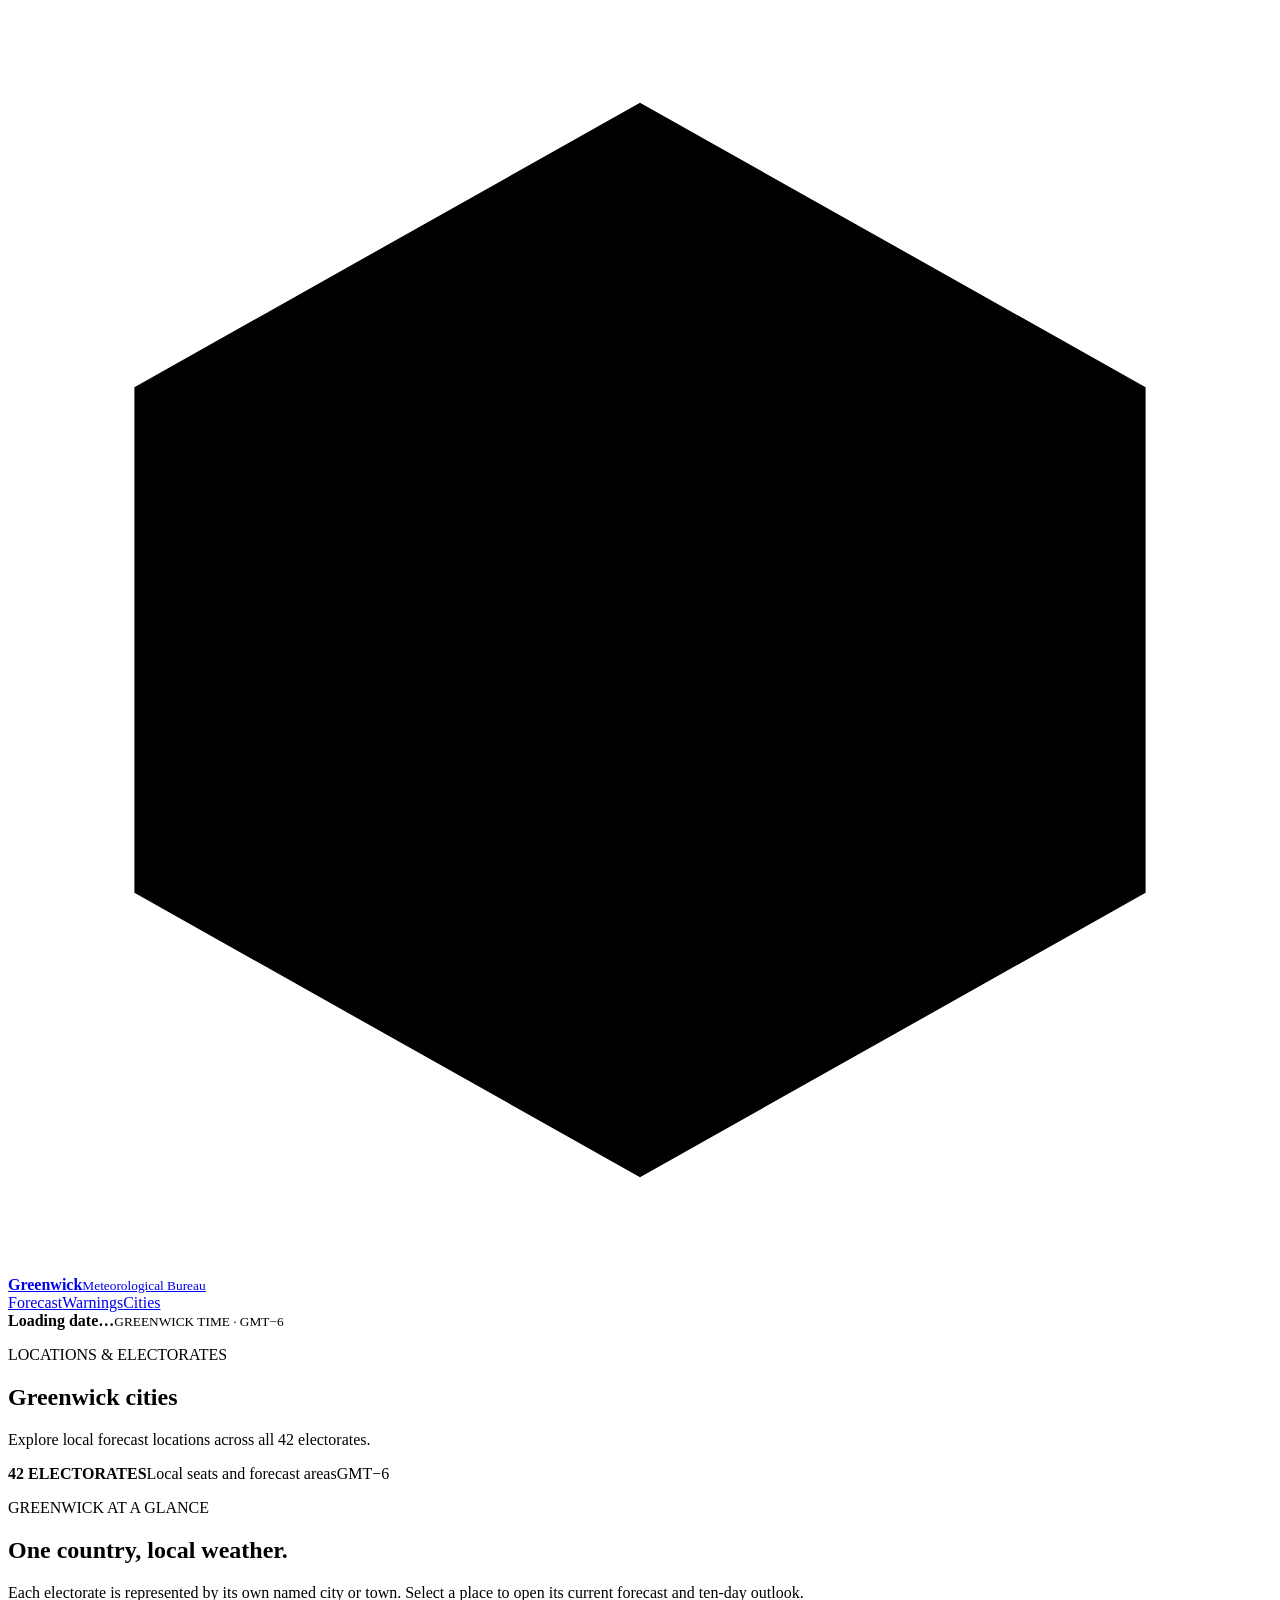
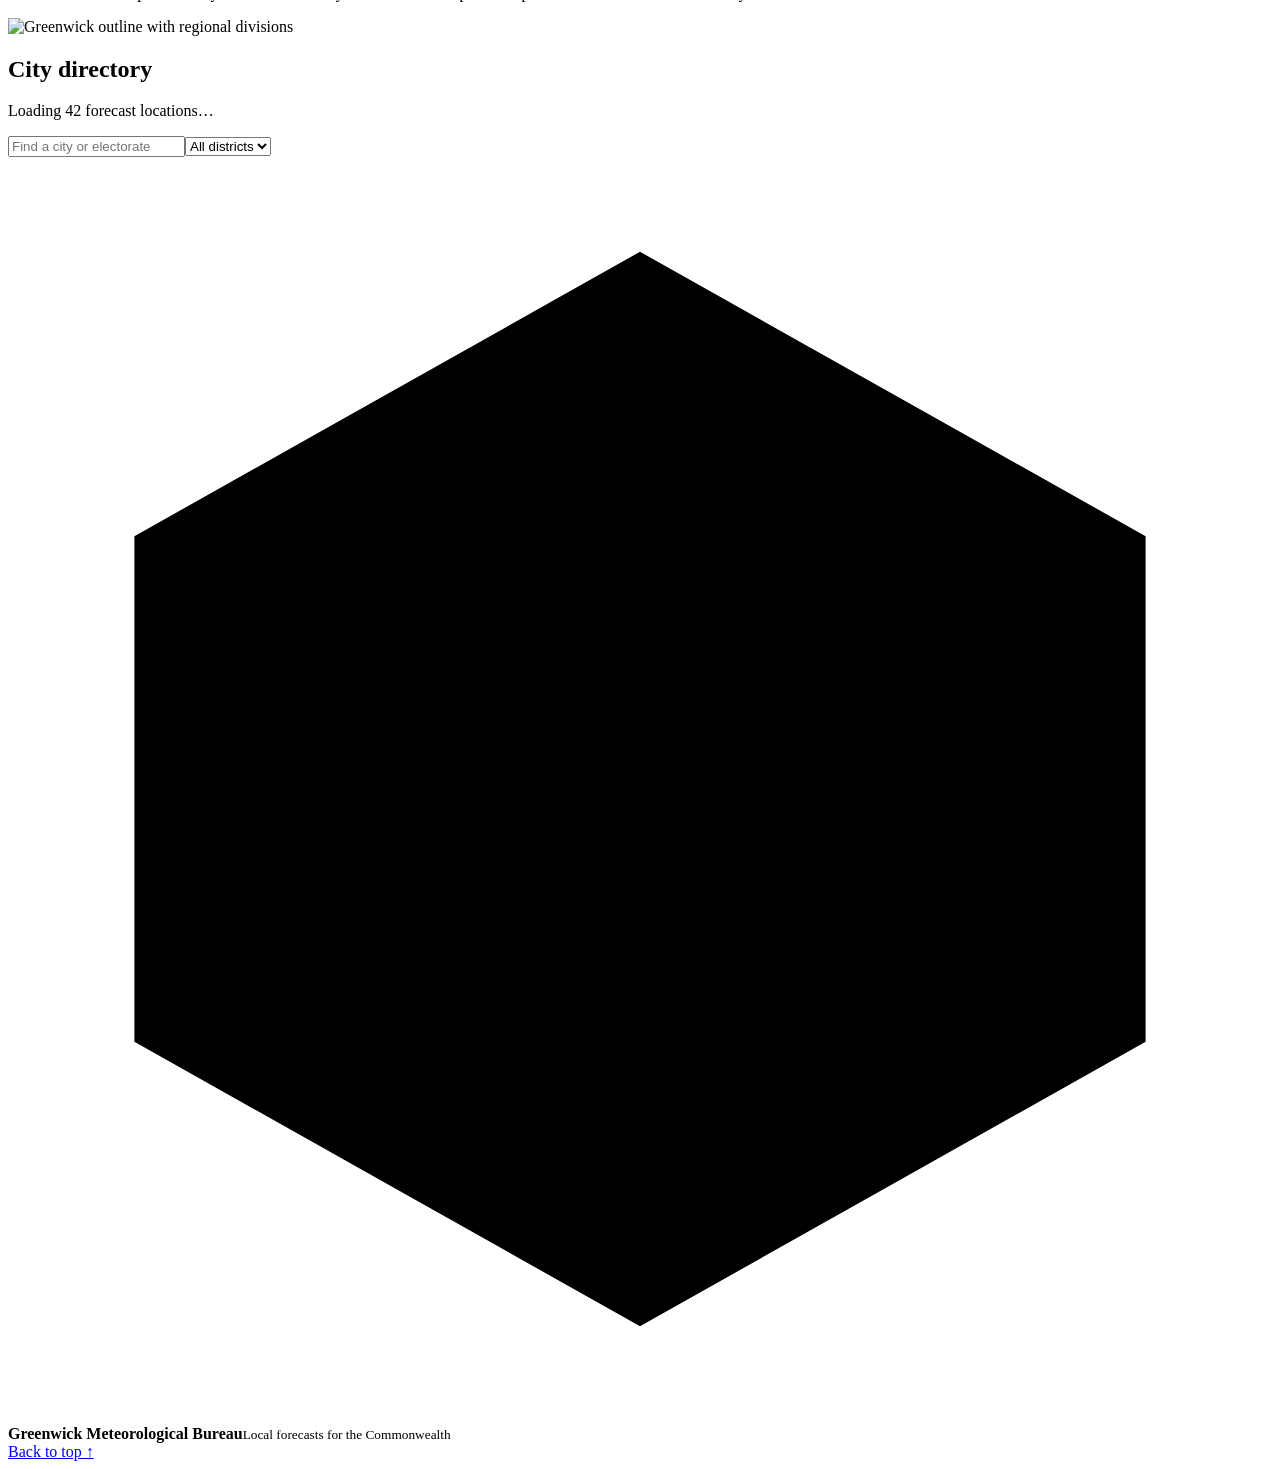
==== cities.html @ 5a9be1ba "Add multi-page Greenwick weather site" ====
<!doctype html>
<html lang="en">
<head>
  <meta charset="utf-8"><meta name="viewport" content="width=device-width, initial-scale=1"><meta name="theme-color" content="#0b3672">
  <meta name="description" content="Browse Greenwick's cities and local forecasts by electorate.">
  <title>Cities and Electorates | Greenwick Meteorological Bureau</title>
  <link rel="icon" href="assets/mark.svg" type="image/svg+xml"><link rel="stylesheet" href="styles.css"><link rel="stylesheet" href="pages.css">
  <script src="weather-core.js" defer></script><script src="cities.js" defer></script>
</head>
<body>
  <header class="topbar"><a class="brand" href="index.html"><span class="brand-mark" aria-hidden="true"><svg viewBox="0 0 40 40"><path d="M20 3 36 12v16L20 37 4 28V12L20 3Z"/><path d="M9 22h22M12 17h16M15 12h10M15 27h10M18 32h4"/></svg></span><span><b>Greenwick</b><small>Meteorological Bureau</small></span></a>
    <nav class="main-nav" aria-label="Main navigation"><a class="nav-link" href="index.html">Forecast</a><a class="nav-link" href="warnings.html">Warnings</a><a class="nav-link active" href="cities.html" aria-current="page">Cities</a></nav>
    <div class="top-actions"><div class="time-chip"><b data-local-date>Loading date…</b><small>GREENWICK TIME · GMT−6 <span data-local-time></span></small></div></div>
  </header>
  <main class="page-main" id="top">
    <section class="page-hero city-hero"><div><p class="eyebrow">LOCATIONS &amp; ELECTORATES</p><h1>Greenwick cities</h1><p>Explore local forecast locations across all 42 electorates.</p></div><div class="page-hero-meta"><b>42 ELECTORATES</b><span>Local seats and forecast areas</span><span class="live-dot"></span><span>GMT−6</span></div></section>
    <section class="page-content">
      <div class="city-intro"><div><p class="eyebrow">GREENWICK AT A GLANCE</p><h2>One country, local weather.</h2><p>Each electorate is represented by its own named city or town. Select a place to open its current forecast and ten-day outlook.</p></div><div class="map-frame"><img src="assets/greenwick-map.svg" alt="Greenwick outline with regional divisions"></div></div>
      <div class="city-directory-heading"><div><h2>City directory</h2><p class="section-subtitle" id="city-count">Loading 42 forecast locations…</p></div><div class="city-filters"><input type="search" id="city-search" placeholder="Find a city or electorate"><select id="district-filter"><option value="">All districts</option></select></div></div>
      <div id="city-grid" class="city-grid"></div>
      <div id="city-empty" class="empty-panel" hidden><span>⌕</span><b>No locations found</b><small>Try another city, electorate or district.</small></div>
    </section>
  </main>
  <footer><div class="footer-brand"><span class="brand-mark small"><svg viewBox="0 0 40 40"><path d="M20 3 36 12v16L20 37 4 28V12L20 3Z"/><path d="M9 22h22M12 17h16M15 12h10M15 27h10M18 32h4"/></svg></span><div><b>Greenwick Meteorological Bureau</b><small>Local forecasts for the Commonwealth</small></div></div><a href="#top" class="back-top">Back to top ↑</a></footer>
</body>
</html>
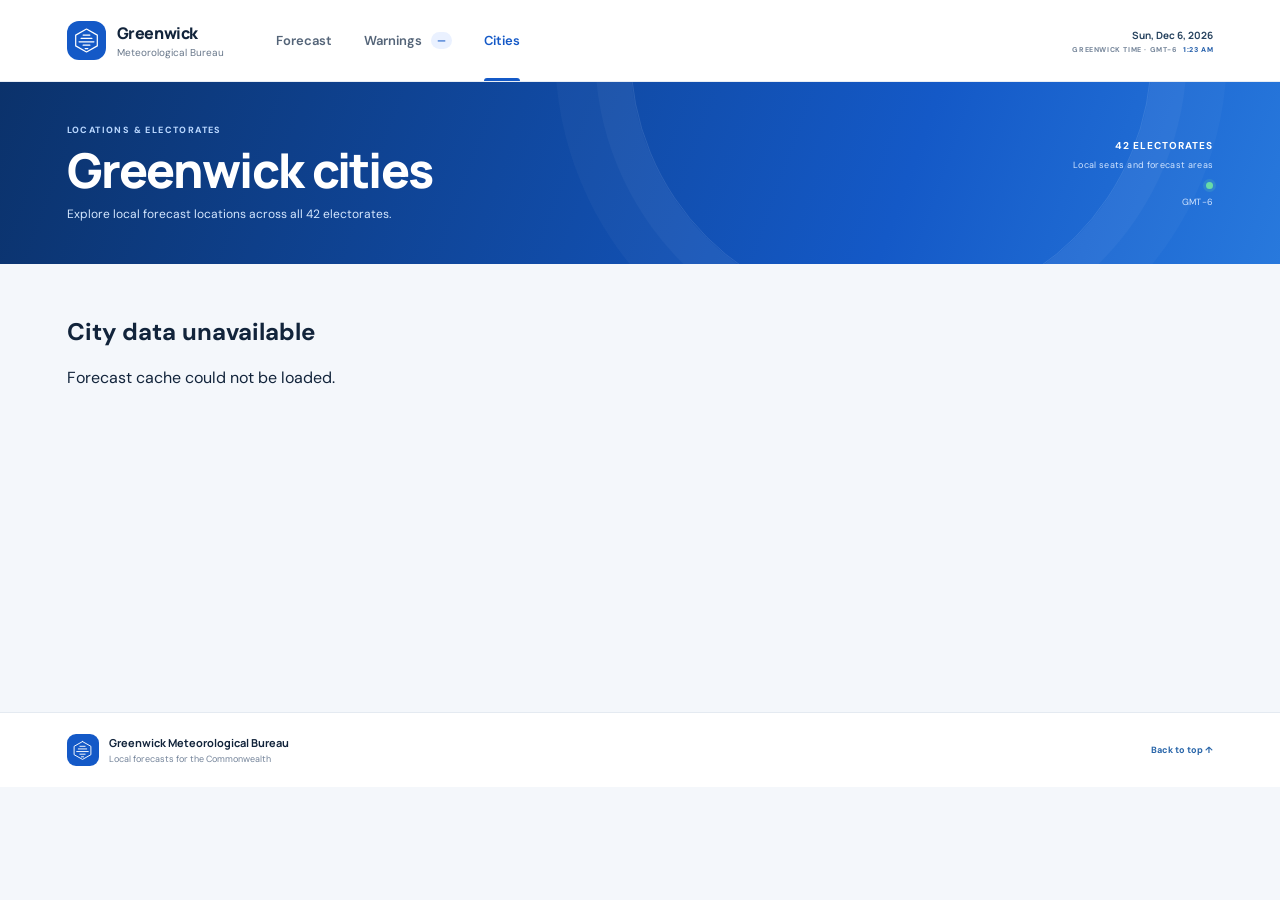
==== commit 1e923f21: "Add live warning count to navigation" ====
--- a/cities.html
+++ b/cities.html
@@ -9,7 +9,7 @@
 </head>
 <body>
   <header class="topbar"><a class="brand" href="index.html"><span class="brand-mark" aria-hidden="true"><svg viewBox="0 0 40 40"><path d="M20 3 36 12v16L20 37 4 28V12L20 3Z"/><path d="M9 22h22M12 17h16M15 12h10M15 27h10M18 32h4"/></svg></span><span><b>Greenwick</b><small>Meteorological Bureau</small></span></a>
-    <nav class="main-nav" aria-label="Main navigation"><a class="nav-link" href="index.html">Forecast</a><a class="nav-link" href="warnings.html">Warnings</a><a class="nav-link active" href="cities.html" aria-current="page">Cities</a></nav>
+    <nav class="main-nav" aria-label="Main navigation"><a class="nav-link" href="index.html">Forecast</a><a class="nav-link" href="warnings.html">Warnings <span class="nav-count" id="nav-warning-count">—</span></a><a class="nav-link active" href="cities.html" aria-current="page">Cities</a></nav>
     <div class="top-actions"><div class="time-chip"><b data-local-date>Loading date…</b><small>GREENWICK TIME · GMT−6 <span data-local-time></span></small></div></div>
   </header>
   <main class="page-main" id="top">
--- a/styles.css
+++ b/styles.css
@@ -0,0 +1,6 @@
+@import url('https://fonts.googleapis.com/css2?family=DM+Sans:wght@400;500;600;700&family=Manrope:wght@400;500;600;700;800&display=swap');
+:root{--blue:#1459c7;--blue-deep:#0a3276;--blue-dark:#07264d;--sky:#eaf3ff;--ink:#12243b;--muted:#6b7a8d;--line:#dce4ed;--yellow:#ffd52a;--red:#cb3a32;--surface:#fff;--bg:#f4f7fb;--green:#3c9a70;--radius:18px;font-family:'DM Sans',Arial,sans-serif;color:var(--ink);background:var(--bg);font-synthesis:none;text-rendering:optimizeLegibility}*{box-sizing:border-box}[hidden]{display:none!important}html{scroll-behavior:smooth;scroll-padding-top:86px}body{margin:0;min-width:320px;background:var(--bg)}button,input,select{font:inherit}button,a,select{outline-color:#80b6ff}a{color:inherit;text-decoration:none}.topbar{height:82px;background:#fff;display:flex;align-items:center;padding:0 max(calc((100vw - 1380px)/2),5.2vw);gap:52px;position:relative;z-index:5;border-bottom:1px solid #e8edf4}.brand{display:flex;align-items:center;gap:11px;flex-shrink:0}.brand-mark{width:39px;height:39px;border-radius:12px;background:var(--blue);display:grid;place-items:center}.brand-mark svg{width:27px;fill:none;stroke:#fff;stroke-width:1.8;stroke-linecap:round;stroke-linejoin:round}.brand b,.brand small{display:block}.brand b{font:800 16px Manrope,sans-serif;letter-spacing:-.4px}.brand small{font-size:10px;color:#68778a;margin-top:2px}.main-nav{display:flex;align-items:stretch;gap:32px;height:100%;flex:1}.nav-link{position:relative;display:flex;align-items:center;gap:9px;color:#546478;font-size:13px;font-weight:600}.nav-link.active{color:var(--blue)}.nav-link.active:after{content:'';height:3px;background:var(--blue);position:absolute;bottom:0;left:0;right:0;border-radius:4px 4px 0 0}.nav-count{background:#eaf1ff;color:var(--blue);font-size:10px;padding:2px 6px;border-radius:10px}.top-actions{display:flex;align-items:center;gap:14px}.service-mark{font-size:9px;font-weight:800;letter-spacing:1px;color:#4776b1;background:#edf4ff;padding:8px 10px;border-radius:7px}.icon-button{border:1px solid var(--line);background:#fff;border-radius:10px;min-width:40px;height:38px;font-weight:700;color:#35516e;cursor:pointer}.hero{min-height:326px;background:#1459c7;color:#fff;position:relative;overflow:visible;isolation:isolate}.hero:before{content:'';position:absolute;inset:0;background:linear-gradient(105deg,#1454ba 0%,#1c64cf 55%,#2878dc 100%);z-index:-2}.hero-contours{position:absolute;inset:0;opacity:.17;z-index:-1;background-image:url("data:image/svg+xml,%3Csvg width='1200' height='480' viewBox='0 0 1200 480' xmlns='http://www.w3.org/2000/svg'%3E%3Cg fill='none' stroke='%23b8d7ff' stroke-width='2'%3E%3Cpath d='M-20 128c122-142 212 51 345-24S515-22 661 33s185 104 293 27 153-99 280 15'/%3E%3Cpath d='M-52 194c126-142 250 53 389-10s178-141 321-93 174 106 285 39 170-94 289 4'/%3E%3Cpath d='M-40 256c137-121 246 43 386 3s207-123 326-90 187 93 286 36 173-79 269-4'/%3E%3Cpath d='M-42 330c129-113 243 21 378-7s220-100 329-73 190 83 281 37 164-61 264 1'/%3E%3Cpath d='M-44 401c142-96 239-3 383-20s223-71 327-56 173 64 282 31 184-46 266 0'/%3E%3C/g%3E%3C/svg%3E");background-size:cover}.hero-inner{max-width:1380px;margin:auto;padding:43px 0 52px;display:grid;grid-template-columns:1.2fr 1fr;align-items:center;gap:70px}.eyebrow{margin:0 0 9px;font-size:9px;font-weight:800;letter-spacing:1.4px;color:#6e7f95}.hero .eyebrow{color:#b6d4ff}.hero h1{font:800 clamp(38px,4.2vw,58px)/1.04 Manrope,sans-serif;letter-spacing:-2.5px;margin:0}.hero h1 span{color:#bfe0ff}.hero-copy>p:last-child{margin:16px 0 0;color:#d6e7ff;font-size:14px}.hero-tools{max-width:460px;justify-self:end;width:100%;position:relative}.search-label{font-size:11px;font-weight:700;display:block;margin-bottom:8px;color:#eaf4ff}.search-wrap{height:51px;border-radius:11px;background:white;display:flex;align-items:center;padding:0 14px;gap:11px;color:#2f5e98;box-shadow:0 12px 30px #082b6736}.search-wrap>span{font-size:27px;line-height:1;transform:rotate(-15deg)}.search-wrap input{flex:1;min-width:0;border:0;outline:0;color:var(--ink);font-size:13px}.search-wrap input::placeholder{color:#98a5b5}.search-wrap kbd{font:600 9px 'DM Sans';background:#f1f4f8;color:#7c8ca1;padding:5px 7px;border-radius:5px}.quick-links{display:flex;gap:25px;margin-top:19px}.quick-links a{font-size:11px;font-weight:600;color:#e2efff;display:flex;align-items:center;gap:7px}.quick-links a>span:last-child{color:#fff}.quick-icon{width:20px;height:20px;border:1px solid #b6d5ff7d;border-radius:6px;display:inline-grid;place-items:center;font-size:13px}.warning-icon{background:#ffd52a;color:#10264d;border:0;font-weight:900}.search-results{position:absolute;top:78px;left:0;right:0;background:#fff;color:var(--ink);z-index:4;border-radius:12px;box-shadow:0 18px 45px #082b6740;overflow:hidden;max-height:320px;overflow-y:auto}.search-result{display:flex;width:100%;border:0;background:#fff;padding:12px 15px;text-align:left;align-items:center;gap:11px;cursor:pointer;color:var(--ink)}.search-result:hover,.search-result:focus{background:#f1f6ff}.result-pin{width:30px;height:30px;border-radius:9px;background:#edf4ff;color:var(--blue);display:grid;place-items:center}.search-result b,.search-result small{display:block}.search-result b{font-size:12px}.search-result small{color:#78879a;font-size:10px;margin-top:2px}.hero-bottom{max-width:1380px;margin:auto;padding:0 0 14px;display:flex;justify-content:space-between;color:#c5ddff;font-size:8px;letter-spacing:1.15px;font-weight:700}.live-dot{display:inline-block;width:7px;height:7px;background:#69dba7;border-radius:50%;margin-right:7px;box-shadow:0 0 0 3px #69dba72d}.content-shell{max-width:1380px;margin:0 auto;padding:26px 0 64px}.location-line{display:flex;justify-content:space-between;align-items:center;margin-bottom:17px}.breadcrumb{color:#8090a3;font-size:9px;font-weight:700;letter-spacing:1.05px}.breadcrumb span{padding:0 8px;color:#b5bfca}.breadcrumb b{color:#3c5674}.location-line h2{font:800 24px Manrope,sans-serif;letter-spacing:-.7px;margin:7px 0 3px}.location-line p{margin:0;color:#78879a;font-size:11px}.select-wrap{min-width:215px;height:43px;background:#fff;border:1px solid var(--line);border-radius:10px;display:flex;align-items:center;padding:0 13px;position:relative;color:#52657b}.select-wrap select{appearance:none;background:transparent;border:0;outline:0;width:100%;font-weight:700;font-size:11px;color:var(--ink);cursor:pointer;padding-right:17px}.select-wrap>span:last-child{position:absolute;right:13px;font-size:18px;pointer-events:none}.dashboard-grid{display:grid;grid-template-columns:minmax(340px,.82fr) minmax(0,1.58fr);gap:17px}.current-card{position:relative;isolation:isolate;overflow:hidden;background:linear-gradient(158deg,#4189de 0%,#2369c8 62%,#1554ad 100%);min-height:442px;border-radius:var(--radius);color:#fff;padding:24px 25px;box-shadow:0 10px 24px #123b7021}.current-art{position:absolute;z-index:-1;inset:0;opacity:.78;overflow:hidden}.sun{position:absolute;width:113px;height:113px;border-radius:50%;background:#ffd66f;right:43px;top:91px;box-shadow:0 0 55px #ffda783e}.cloud{position:absolute;background:#e1f1ff;border-radius:50px;filter:drop-shadow(0 5px 6px #174c8a30)}.cloud-one{right:31px;top:153px;width:117px;height:39px}.cloud-one:before,.cloud-two:before{content:'';position:absolute;background:inherit;border-radius:50%;width:45px;height:45px;top:-20px;left:18px}.cloud-one:after{content:'';position:absolute;background:inherit;border-radius:50%;width:34px;height:34px;top:-11px;right:19px}.cloud-two{right:71px;top:169px;width:87px;height:28px;background:#f1f8ff}.rain{position:absolute;width:3px;height:18px;background:#a8d9ff;border-radius:4px;top:202px;right:93px;transform:rotate(20deg);box-shadow:14px 2px #a8d9ff,28px 0 #a8d9ff}.rain-two{right:129px;top:207px}.art-horizon{position:absolute;bottom:-1px;left:-3%;width:110%;height:113px;background:linear-gradient(0deg,#124f9b70,transparent);clip-path:polygon(0 66%,15% 47%,27% 65%,39% 38%,53% 56%,67% 29%,79% 61%,90% 40%,100% 55%,100% 100%,0 100%)}.current-top{display:flex;justify-content:space-between;align-items:flex-start;position:relative}.current-card .eyebrow{color:#c8e1ff}.current-top h3{font:700 19px Manrope;margin:0}.current-top p:last-child{font-size:11px;margin:4px 0 0;color:#d1e6ff}.current-weather-icon{font-size:37px;color:#fff5cc;text-shadow:0 4px 12px #172d5550}.temperature{display:flex;align-items:flex-start;margin-top:22px;position:relative}.temperature span:first-child{font:500 86px/.94 Manrope,sans-serif;letter-spacing:-7px}.temperature sup{font:400 29px Manrope;margin-top:2px}.temperature .temp-unit{font:500 16px Manrope;margin:12px 0 0 3px;letter-spacing:0}.condition{font:600 14px Manrope;margin:5px 0 0}.feels{margin:5px 0 0;color:#d6e8ff;font-size:11px}.sun-times{display:flex;gap:22px;border-top:1px solid #ffffff3c;border-bottom:1px solid #ffffff3c;margin-top:26px;padding:12px 0;color:#d4e7ff;font-size:9px}.sun-times span{display:flex;gap:6px;align-items:center}.sun-times i{font-style:normal;color:#dff0ff;font-size:13px}.sun-times b{color:white}.current-foot{position:absolute;bottom:22px;left:25px;right:25px;display:flex;align-items:center;justify-content:space-between;font-size:8px;color:#d2e7ff}.current-foot b{color:#fff}.location-code{border:1px solid #ffffff55;border-radius:5px;padding:4px 7px;font-size:8px;font-weight:700;letter-spacing:.5px}.right-column{display:flex;flex-direction:column;gap:17px}.warning-card,.details-card{background:#fff;border:1px solid #e4eaf1;border-radius:var(--radius);padding:19px 21px}.warning-card{min-height:196px}.section-heading{display:flex;align-items:center;gap:12px}.section-heading h3,.section-heading h2{font:800 17px Manrope,sans-serif;letter-spacing:-.45px;margin:0}.section-heading h2{font-size:23px}.section-heading .eyebrow{margin-bottom:4px}.warning-heading{border-bottom:1px solid #edf0f4;padding-bottom:13px}.alert-symbol{background:#fff1be;color:#825a00;font:bold 19px Manrope;width:38px;height:38px;border-radius:11px;display:grid;place-items:center}.text-link{margin-left:auto;color:var(--blue);font-size:10px;font-weight:700;white-space:nowrap}.text-link span{font-size:15px;margin-left:5px}.warning-summary{font-size:10px;color:#8291a3;margin:11px 0 4px}.warning-list{display:grid;grid-template-columns:1fr 1fr;gap:7px 10px}.warning-item{display:flex;align-items:center;gap:8px;padding:9px;background:#fff9e7;border:1px solid #f4e6ba;border-radius:9px;min-width:0}.warning-item.severe{background:#fff1ef;border-color:#f0d0cb}.warning-item .warning-level{width:7px;height:28px;border-radius:5px;background:#e6af15;flex-shrink:0}.warning-item.severe .warning-level{background:#d64c43}.warning-item b,.warning-item small{display:block;overflow:hidden;text-overflow:ellipsis;white-space:nowrap}.warning-item b{font-size:10px}.warning-item small{font-size:9px;color:#78879a;margin-top:3px}.warning-item .w-icon{margin-left:auto;font-size:15px}.no-warnings{display:flex;gap:11px;align-items:center;padding:15px 0 3px}.no-warnings>span{width:29px;height:29px;display:grid;place-items:center;border-radius:50%;background:#e6f6ed;color:#278758;font-weight:900}.no-warnings b,.no-warnings small{display:block}.no-warnings b{font-size:11px}.no-warnings small{font-size:9px;color:#7d8b9b;margin-top:4px}.details-card{flex:1}.details-date{margin-left:auto;background:#f1f5fb;color:#708197;font-size:8px;font-weight:800;letter-spacing:.7px;padding:6px 8px;border-radius:6px}.metrics-grid{display:grid;grid-template-columns:repeat(3,1fr);margin-top:15px}.metric{min-height:80px;padding:6px 12px;border-right:1px solid #edf0f4;border-bottom:1px solid #edf0f4;position:relative}.metric:nth-child(3n){border-right:0}.metric:nth-child(n+4){border-bottom:0;padding-top:11px}.metric-icon{width:21px;height:21px;display:grid;place-items:center;background:#eaf3ff;color:#397ed1;border-radius:7px;font-size:13px;float:right}.metric-label{display:block;color:#7b8b9d;font-size:9px;margin:4px 0 6px}.metric>b{font:700 15px Manrope;color:#152944;display:block}.metric>b small{font:500 9px 'DM Sans';color:#8392a4}.metric-track{margin-top:8px;height:4px;background:#edf0f4;border-radius:4px;overflow:hidden}.metric-track i{display:block;background:#4a8fe1;height:100%;border-radius:4px;width:60%}.metric-note{font-size:8px;color:#7d8b9a;margin-top:5px}.uv-scale{height:4px;display:flex;gap:3px;margin-top:9px}.uv-scale i{height:100%;flex:1;background:#e4eaf0;border-radius:3px}.uv-scale i:nth-child(-n+2){background:#66ac74}.outlook-section{padding-top:49px}.outlook-heading{display:flex;align-items:end;justify-content:space-between;margin-bottom:16px}.outlook-heading h2{font:800 24px Manrope;letter-spacing:-.7px;margin:0}.outlook-heading>div:first-child>p:last-child{font-size:11px;color:#7a899c;margin:5px 0 0}.range-controls{display:flex;align-items:center;gap:7px}.range-label{font-size:8px;font-weight:800;letter-spacing:.8px;color:#718197;margin-right:7px}.arrow-button{width:33px;height:33px;border:1px solid var(--line);border-radius:9px;background:#fff;color:#335879;font-size:16px;cursor:pointer}.arrow-button:hover:not(:disabled){background:#eaf3ff;border-color:#a6c7f0}.arrow-button:disabled{opacity:.4;cursor:not-allowed}.forecast-strip{display:grid;grid-template-columns:repeat(10,minmax(0,1fr));gap:8px}.day-card{position:relative;background:#fff;border:1px solid #e4eaf1;border-radius:13px;padding:12px 8px 10px;text-align:center;min-width:0;cursor:pointer;transition:.16s;border-top:3px solid transparent}.day-card:hover{transform:translateY(-2px);box-shadow:0 8px 17px #1d3c6414}.day-card.selected{border-color:#83b5f1;border-top-color:var(--blue);background:#f5f9ff}.day-name{font-size:8px;font-weight:800;letter-spacing:.6px;color:#63748a}.day-date{font-size:9px;color:#8a98a8;margin-top:2px}.day-icon{font-size:21px;margin:9px 0 6px;color:#337ccc}.day-temps{display:flex;justify-content:center;gap:5px;align-items:baseline}.day-temps b{font:700 13px Manrope}.day-temps span{font-size:10px;color:#8c99a8}.day-rain{font-size:8px;color:#5b90cf;margin-top:7px;white-space:nowrap}.day-rain span{font-size:9px}.day-rain.none{color:#a9b4c0}.forecast-warn{position:absolute;right:5px;top:5px;width:15px;height:15px;border-radius:50%;background:#fff0bc;color:#795900;font:bold 10px Manrope;display:grid;place-items:center}.outlook-note{display:flex;align-items:center;gap:8px;padding:11px 13px;background:#edf4ff;border-radius:9px;margin-top:11px;color:#617a9a;font-size:9px}.info-icon{width:16px;height:16px;border:1px solid #8ab6e9;border-radius:50%;color:#3e79b7;display:grid;place-items:center;font:700 10px Manrope;flex-shrink:0}.subtle-button{margin-left:auto;background:none;border:0;color:#2367b8;font-size:9px;font-weight:700;cursor:pointer;white-space:nowrap}.subtle-button span{font-size:13px;padding-left:4px}.electorates-section{padding-top:48px}.electorates-section .section-heading{justify-content:space-between;align-items:flex-start}.section-heading .section-subtitle{margin:5px 0 0;color:#7b8999;font-size:11px}.electorate-count{background:#e8f0fc;color:#5576a1;border-radius:6px;padding:7px 9px;font-size:8px;font-weight:800;letter-spacing:.7px}.electorate-chips{display:grid;grid-template-columns:repeat(7,1fr);gap:8px;margin-top:19px}.electorate-chip{border:1px solid #e0e8f0;background:#fff;border-radius:9px;padding:10px 11px;display:flex;justify-content:space-between;align-items:center;cursor:pointer;text-align:left;color:#455b75;min-width:0}.electorate-chip:hover,.electorate-chip.active{border-color:#85b2e9;background:#f2f7ff;color:#1859a7}.electorate-chip b{font-size:9px;white-space:nowrap;overflow:hidden;text-overflow:ellipsis}.electorate-chip span{font-size:11px;color:#90a0b2;margin-left:4px}.footer-brand{display:flex;gap:10px;align-items:center}.brand-mark.small{width:32px;height:32px;border-radius:9px}.brand-mark.small svg{width:21px}.footer-brand b,.footer-brand small{display:block}.footer-brand b{font:700 11px Manrope}.footer-brand small{font-size:9px;color:#738399;margin-top:3px}footer{background:#fff;border-top:1px solid #e4eaf1;padding:21px max(calc((100vw - 1380px)/2),5.2vw);display:flex;align-items:center;gap:35px}.footer-note{display:flex;flex-direction:column;gap:3px;border-left:1px solid #dfe6ee;padding-left:20px}.footer-note b{font-size:9px}.footer-note span{font-size:9px;color:#79889b}.back-top{margin-left:auto;color:#2764a8;font-size:9px;font-weight:700}.sr-only{position:absolute;width:1px;height:1px;padding:0;margin:-1px;overflow:hidden;clip:rect(0,0,0,0);white-space:nowrap;border:0}
+@media(max-width:1450px){.hero-inner,.hero-bottom,.content-shell{margin-left:5.2vw;margin-right:5.2vw}.topbar{padding-left:5.2vw;padding-right:5.2vw}footer{padding-left:5.2vw;padding-right:5.2vw}}
+@media(max-width:1000px){.topbar{gap:25px}.main-nav{gap:17px}.hero-inner{gap:35px}.dashboard-grid{grid-template-columns:minmax(290px,.8fr) minmax(0,1.3fr)}.warning-list{grid-template-columns:1fr}.warning-card{max-height:226px;overflow:auto}.forecast-strip{grid-template-columns:repeat(5,1fr)}.day-card:nth-child(n+11){display:none}.electorate-chips{grid-template-columns:repeat(5,1fr)}}
+@media(max-width:700px){.topbar{height:66px;padding:0 17px;gap:12px}.brand-mark{width:34px;height:34px}.brand b{font-size:13px}.brand small{font-size:9px}.main-nav{display:none}.top-actions{margin-left:auto}.service-mark{font-size:8px;padding:7px}.hero-inner{margin:0;padding:30px 18px 35px;display:block}.hero{min-height:0}.hero h1{font-size:42px;letter-spacing:-1.8px}.hero-copy>p:last-child{font-size:12px;margin-top:10px}.hero-tools{margin-top:25px;max-width:none}.quick-links{margin-top:14px;gap:17px}.quick-links a{font-size:10px}.hero-bottom{margin:0 18px;padding-bottom:12px;font-size:7px}.content-shell{margin:0;padding:22px 16px 44px}.location-line{align-items:flex-start}.location-line h2{font-size:21px}.location-line p{font-size:10px}.select-wrap{min-width:42px;width:42px;height:40px;padding:0 10px}.select-wrap select{opacity:0;position:absolute;inset:0;cursor:pointer}.select-wrap>span:last-child{right:12px}.dashboard-grid{grid-template-columns:1fr;gap:12px}.current-card{min-height:350px;padding:21px}.temperature{margin-top:27px}.current-foot{left:21px;right:21px;bottom:18px}.sun-times{margin-top:25px}.right-column{gap:12px}.warning-card,.details-card{padding:16px}.warning-card{max-height:none}.warning-list{grid-template-columns:1fr 1fr}.metrics-grid{margin-top:10px}.metric{padding:6px 9px;min-height:76px}.outlook-section{padding-top:35px}.outlook-heading h2,.section-heading h2{font-size:21px}.outlook-heading{align-items:flex-end}.range-controls{gap:5px}.range-label{font-size:7px;margin-right:2px}.arrow-button{width:30px;height:30px}.forecast-strip{grid-template-columns:repeat(5,minmax(0,1fr));gap:5px}.day-card{padding:9px 4px 8px;border-radius:10px}.day-name{font-size:7px}.day-date{font-size:8px}.day-icon{font-size:18px;margin:8px 0 4px}.day-temps{gap:3px}.day-temps b{font-size:11px}.day-temps span{font-size:9px}.day-rain{font-size:7px}.forecast-strip .day-card:nth-child(n+6){display:block}.outlook-note{font-size:8px;align-items:flex-start;line-height:1.4}.subtle-button{font-size:8px}.electorates-section{padding-top:35px}.electorate-chips{grid-template-columns:repeat(3,1fr);gap:6px;margin-top:14px}.electorate-chip{padding:9px 7px}.electorate-chip b{font-size:8px}.electorate-count{font-size:7px}footer{padding:18px 16px;gap:12px;align-items:flex-start;flex-wrap:wrap}.footer-note{order:3;width:100%;border-left:0;border-top:1px solid #e3e9f0;padding:10px 0 0}.back-top{font-size:8px}.footer-brand b{font-size:10px}.footer-brand small{font-size:8px}}
+@media(max-width:380px){.service-mark{display:none}.warning-list{grid-template-columns:1fr}.day-card{padding-left:2px;padding-right:2px}.day-temps b{font-size:10px}.day-rain{white-space:normal}}
--- a/pages.css
+++ b/pages.css
@@ -0,0 +1,5 @@
+.time-chip{display:flex;flex-direction:column;gap:3px;text-align:right;min-width:130px}.time-chip b{font:700 10px Manrope,sans-serif;color:#27435f}.time-chip small{font-size:7px;font-weight:800;letter-spacing:.6px;color:#78889c}.time-chip small span{margin-left:4px;color:#235eaa}.page-main{min-height:70vh}.page-hero{background:linear-gradient(110deg,#0b326b,#1459c7 70%,#2879dd);color:#fff;padding:42px max(calc((100vw - 1380px)/2),5.2vw);display:flex;align-items:center;justify-content:space-between;gap:35px;position:relative;overflow:hidden}.page-hero:after{content:'';position:absolute;width:520px;height:520px;right:10%;top:-290px;border:1px solid #ffffff1c;border-radius:50%;box-shadow:0 0 0 35px #ffffff09,0 0 0 75px #ffffff07}.page-hero .eyebrow{color:#b9d7ff}.page-hero h1{font:800 clamp(34px,4vw,48px)/1.05 Manrope,sans-serif;letter-spacing:-1.7px;margin:0}.page-hero p:not(.eyebrow){color:#d5e8ff;font-size:12px;margin:11px 0 0}.page-hero-meta{z-index:1;display:flex;flex-direction:column;align-items:flex-end;gap:7px;font-size:9px;color:#d2e5ff;letter-spacing:.35px}.page-hero-meta b{font-size:10px;letter-spacing:1px;color:#fff}.page-hero-meta .live-dot{margin:4px 0 0}.page-content{max-width:1380px;margin:auto;padding:32px 0 60px}.warning-stats{display:grid;grid-template-columns:repeat(4,1fr);gap:11px;margin-bottom:19px}.warning-stats article{background:#fff;border:1px solid #e2e9f1;border-radius:13px;padding:14px 16px;min-height:104px}.warning-stats article>span{display:block;font-size:8px;letter-spacing:.9px;font-weight:800;color:#8090a3}.warning-stats article>b{display:block;font:800 25px Manrope;color:#15375f;margin-top:8px}.warning-stats article>b small{font-size:11px;color:#97a6b6}.warning-stats article>small{display:block;font-size:9px;color:#8190a2;margin-top:4px;line-height:1.4}.national-warning-board{border-radius:15px;overflow:hidden;box-shadow:0 9px 23px #0c2c551a;margin-bottom:39px}.national-board-heading{min-height:79px;background:#ffdc31;display:flex;align-items:center;padding:16px 23px;gap:13px;color:#082649}.board-alert-icon{width:38px;height:38px;border-radius:10px;background:#ffe98a;display:grid;place-items:center;font:bold 21px Manrope}.national-board-heading small{display:block;font-size:8px;letter-spacing:1px;font-weight:800}.national-board-heading h2{font:800 18px Manrope;margin:3px 0 0}.board-arrow{margin-left:auto;font-size:25px}.national-warning-body{background:#08274d;color:#fff}.national-board-body{background:#08274d;color:#fff;padding:18px 22px 22px}.board-intro{display:flex;justify-content:space-between;align-items:center;padding-bottom:13px;border-bottom:1px solid #ffffff26}.board-intro b{font:700 12px Manrope}.board-intro span{font-size:9px;color:#c4d7ef}.electorate-warning-list{display:grid;grid-template-columns:repeat(2,1fr);gap:0 28px}.electorate-warning-row{display:flex;align-items:center;gap:12px;min-height:52px;border-bottom:1px solid #ffffff20;color:#fff}.board-count{width:26px;height:26px;border-radius:50%;background:#ffdc31;color:#09264a;display:grid;place-items:center;font:bold 11px Manrope;flex-shrink:0}.board-count.severe{background:#ff8e83}.board-count.warning{background:#ffd54a}.electorate-warning-row b,.electorate-warning-row small{display:block}.electorate-warning-row b{font-size:10px}.electorate-warning-row small{font-size:8px;color:#b6cce6;margin-top:3px}.row-status{margin-left:auto;color:#ffdf54;font-size:8px;font-weight:700}.row-arrow{font-size:14px;color:#a9c9ef}.board-empty{font-size:11px;color:#d2e1f3;padding:8px 0}.warning-results-section{margin-top:3px}.results-heading{display:flex;justify-content:space-between;align-items:flex-end;margin-bottom:16px}.results-heading h2,.city-directory-heading h2{font:800 23px Manrope;letter-spacing:-.6px;margin:0}.results-heading .eyebrow{margin-bottom:5px}.section-subtitle{font-size:10px;color:#7c8c9e;margin:5px 0 0}.result-total{font-size:9px;font-weight:800;color:#436f9f;background:#e9f2fd;padding:7px 9px;border-radius:7px;white-space:nowrap}.filter-bar{display:flex;gap:10px;background:#fff;border:1px solid #e1e8ef;border-radius:12px;padding:12px;margin-bottom:11px}.filter-bar label{display:flex;flex-direction:column;gap:5px;font-size:8px;font-weight:700;color:#74869b;flex:1}.filter-bar input,.filter-bar select,.city-filters input,.city-filters select{height:37px;border:1px solid #dfe7ef;border-radius:8px;background:#fff;padding:0 10px;color:#263f5a;font-size:10px;outline-color:#83b7ed}.filter-search{max-width:240px}.warning-results{display:flex;flex-direction:column;gap:8px}.alert-row{display:flex;align-items:flex-start;gap:13px;background:#fff;border:1px solid #e1e8ef;border-left:4px solid #e4b91c;border-radius:11px;padding:14px 15px}.alert-row.severity-severe{border-left-color:#cb443a}.alert-row.severity-advice{border-left-color:#4681c2}.alert-kind-icon{width:34px;height:34px;border-radius:10px;background:#fff5d9;color:#806000;display:grid;place-items:center;font-size:18px;flex-shrink:0}.severity-severe .alert-kind-icon{background:#fff0ee;color:#b03630}.severity-advice .alert-kind-icon{background:#edf5ff;color:#2d6cae}.alert-main{min-width:0;flex:1}.alert-meta{display:flex;align-items:center;gap:9px;color:#8593a3;font-size:8px}.severity-tag{font-size:7px;text-transform:uppercase;font-weight:800;letter-spacing:.6px;color:#806000;background:#fff4d2;border-radius:4px;padding:4px 6px}.severity-severe .severity-tag{color:#b33f37;background:#fff0ee}.alert-main h3{font:700 13px Manrope;margin:6px 0 4px;color:#172f4d}.alert-main p{font-size:10px;line-height:1.5;color:#64788e;margin:0}.alert-location{display:flex;gap:10px;align-items:center;margin-top:8px;font-size:8px;color:#71849a}.alert-location b{color:#2861a2}.alert-action{font-size:9px;font-weight:700;color:#2862a5;margin:9px 3px 0 10px;white-space:nowrap}.alert-action span{font-size:13px;padding-left:3px}.model-note{border-top:1px solid #e0e7ee;margin:25px 0 0;padding-top:14px;font-size:9px;line-height:1.6;color:#75869a}.model-note b{color:#38516d;margin-right:6px}.empty-panel{display:flex;flex-direction:column;align-items:center;gap:7px;background:#fff;border:1px dashed #cbd8e6;border-radius:12px;padding:30px;color:#486482}.empty-panel>span{font-size:21px;color:#4184ca}.empty-panel b{font:700 12px Manrope}.empty-panel small{font-size:9px;color:#8b99a8}.city-intro{display:grid;grid-template-columns:1fr .9fr;align-items:center;gap:38px;background:#fff;border:1px solid #e0e8ef;border-radius:16px;padding:20px 24px;margin-bottom:33px}.city-intro h2{font:800 22px Manrope;letter-spacing:-.5px;margin:0}.city-intro p:not(.eyebrow){font-size:10px;line-height:1.6;color:#6f8094;max-width:520px;margin:8px 0 0}.map-frame{height:180px;border-radius:11px;background:#062955;overflow:hidden;display:grid;place-items:center}.map-frame img{width:100%;height:100%;object-fit:contain}.city-directory-heading{display:flex;justify-content:space-between;align-items:flex-end;gap:15px;margin-bottom:15px}.city-filters{display:flex;gap:8px}.city-filters input{width:210px}.city-filters select{min-width:165px}.city-grid{display:grid;grid-template-columns:repeat(4,minmax(0,1fr));gap:10px}.city-card{background:#fff;border:1px solid #e2e9f0;border-radius:13px;padding:14px 14px 11px;transition:transform .16s,box-shadow .16s}.city-card:hover{transform:translateY(-2px);box-shadow:0 10px 20px #15395f12}.city-card-top{display:flex;justify-content:space-between;align-items:center}.city-pin{width:27px;height:27px;display:grid;place-items:center;border-radius:8px;background:#edf4ff;color:#2671bf;font-size:17px}.city-district{font-size:7px;color:#8190a2;font-weight:700;background:#f2f5f8;border-radius:5px;padding:5px 6px}.city-electorate{font-size:7px;letter-spacing:.8px;color:#6483a6;font-weight:800;margin:13px 0 3px}.city-card h3{font:800 15px Manrope;margin:0;color:#193653}.city-weather{display:flex;align-items:center;gap:8px;border-top:1px solid #edf1f5;border-bottom:1px solid #edf1f5;margin-top:10px;padding:9px 0}.city-weather-icon{font-size:20px;color:#347ac1}.city-weather b,.city-weather div>span{display:block}.city-weather b{font:700 12px Manrope}.city-weather b small{font:500 8px 'DM Sans';color:#8898a8}.city-weather div>span{font-size:8px;color:#75879a;margin-top:2px}.city-wind{margin-left:auto;color:#687e96;font-size:8px;white-space:nowrap}.city-card-foot{display:flex;justify-content:space-between;align-items:center;padding-top:9px;min-height:26px}.city-card-foot a{font-size:8px;font-weight:700;color:#2363a8}.city-card-foot a span{font-size:12px;margin-left:3px}.city-alert{color:#b64a34;font-size:8px}.city-clear{font-size:8px;color:#78909f}
+@media(max-width:1450px){.page-content{margin-left:5.2vw;margin-right:5.2vw}}
+@media(max-width:900px){.warning-stats{grid-template-columns:repeat(2,1fr)}.city-grid{grid-template-columns:repeat(3,1fr)}.city-intro{gap:20px}.electorate-warning-list{grid-template-columns:1fr 1fr}}
+@media(max-width:700px){.time-chip{min-width:0}.time-chip b{font-size:8px}.time-chip small{font-size:6px}.page-hero{padding:30px 18px;align-items:flex-start;flex-direction:column;gap:22px}.page-hero-meta{align-items:flex-start;gap:5px}.page-content{margin:0;padding:22px 16px 43px}.warning-stats{gap:7px}.warning-stats article{min-height:91px;padding:11px}.warning-stats article>b{font-size:21px}.national-board-heading{min-height:68px;padding:13px}.national-board-body{padding:14px}.electorate-warning-list{grid-template-columns:1fr}.electorate-warning-row{min-height:48px}.row-status{font-size:7px}.results-heading{align-items:flex-start}.results-heading h2,.city-directory-heading h2{font-size:20px}.filter-bar{flex-direction:column}.filter-search{max-width:none}.alert-row{padding:11px 9px;gap:8px}.alert-action{font-size:8px;margin-left:0}.alert-location{flex-wrap:wrap;gap:5px 8px}.alert-meta{gap:6px}.alert-main h3{font-size:11px}.alert-main p{font-size:9px}.city-intro{grid-template-columns:1fr;padding:16px;margin-bottom:25px}.map-frame{height:140px}.city-directory-heading{align-items:flex-start;flex-direction:column}.city-filters{width:100%}.city-filters input{flex:1;min-width:0}.city-filters select{width:44%;min-width:0}.city-grid{grid-template-columns:repeat(2,minmax(0,1fr));gap:7px}.city-card{padding:10px}.city-card h3{font-size:13px}.city-weather{gap:5px}.city-weather-icon{font-size:17px}.city-weather b{font-size:10px}.city-wind{font-size:7px}.page-hero h1{font-size:36px}}
+@media(max-width:390px){.city-grid{grid-template-columns:1fr}.city-card{padding:13px}.warning-stats article>span{font-size:7px}}
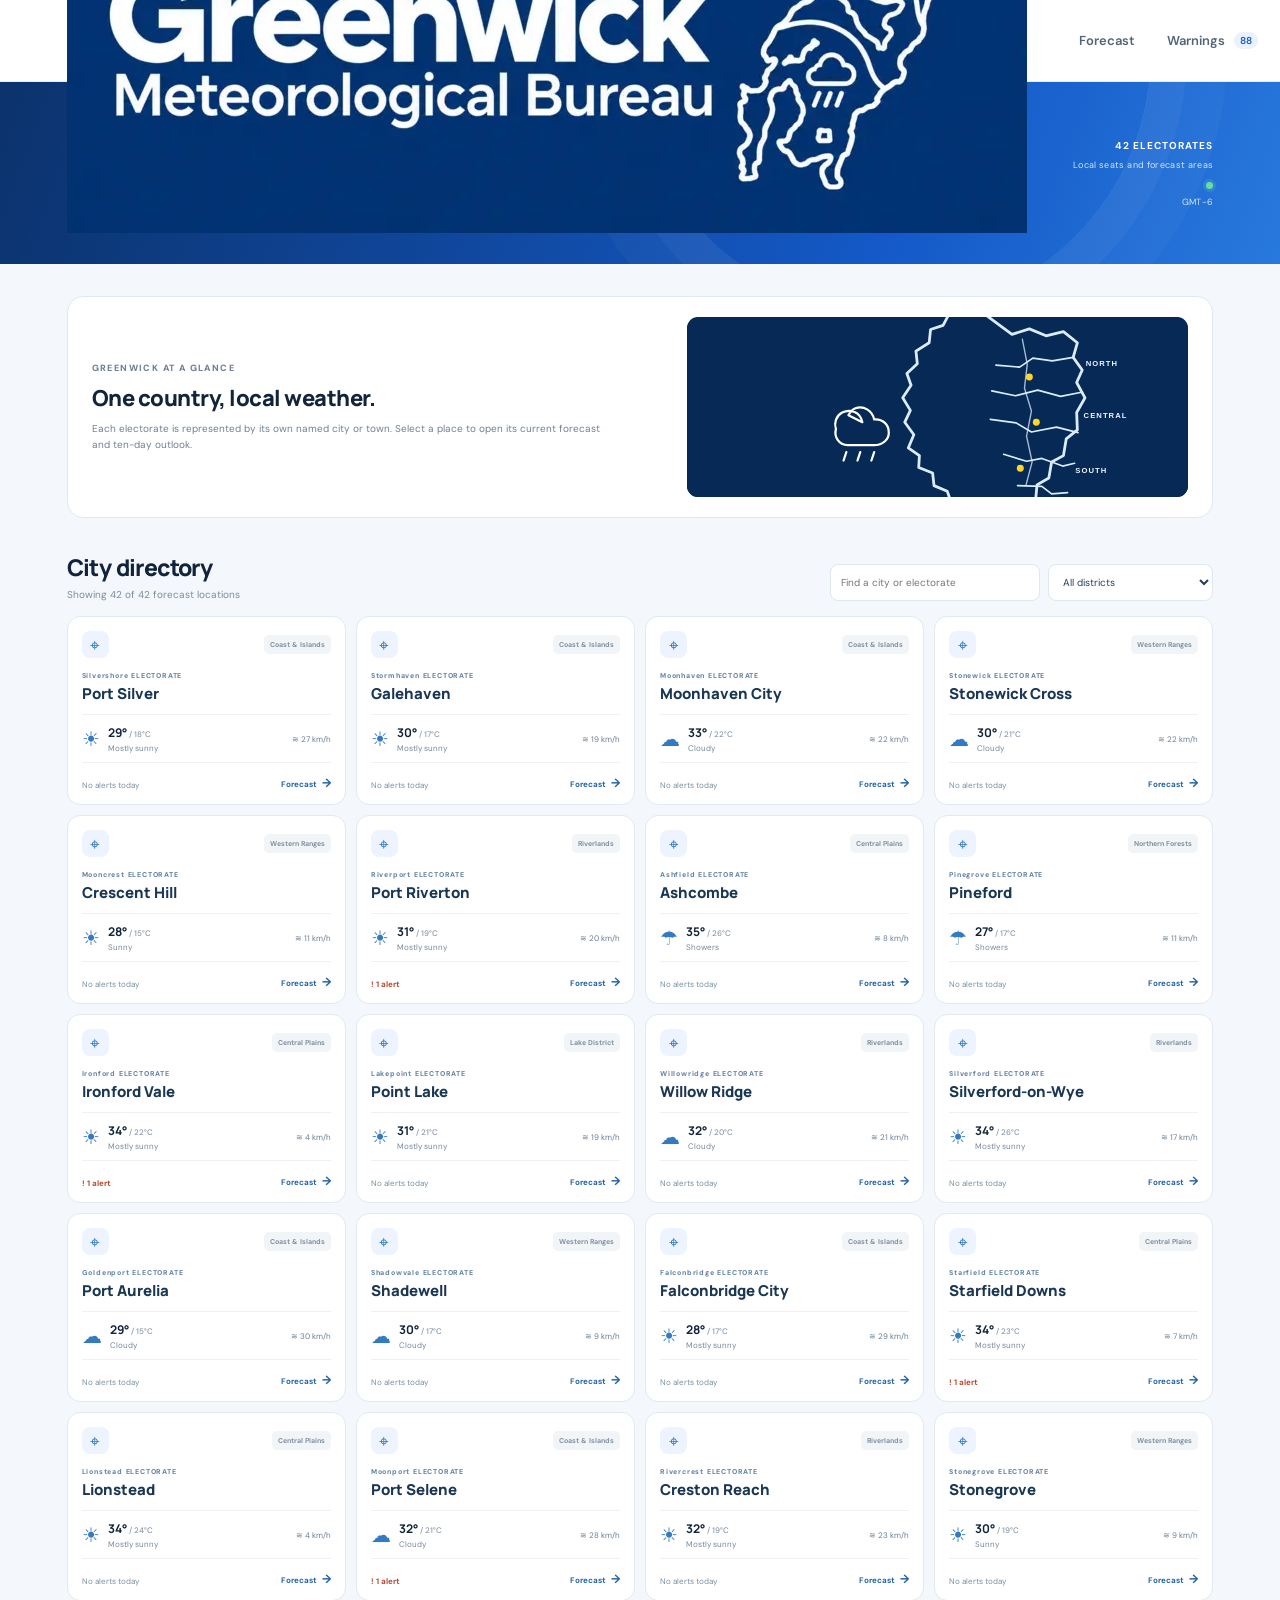
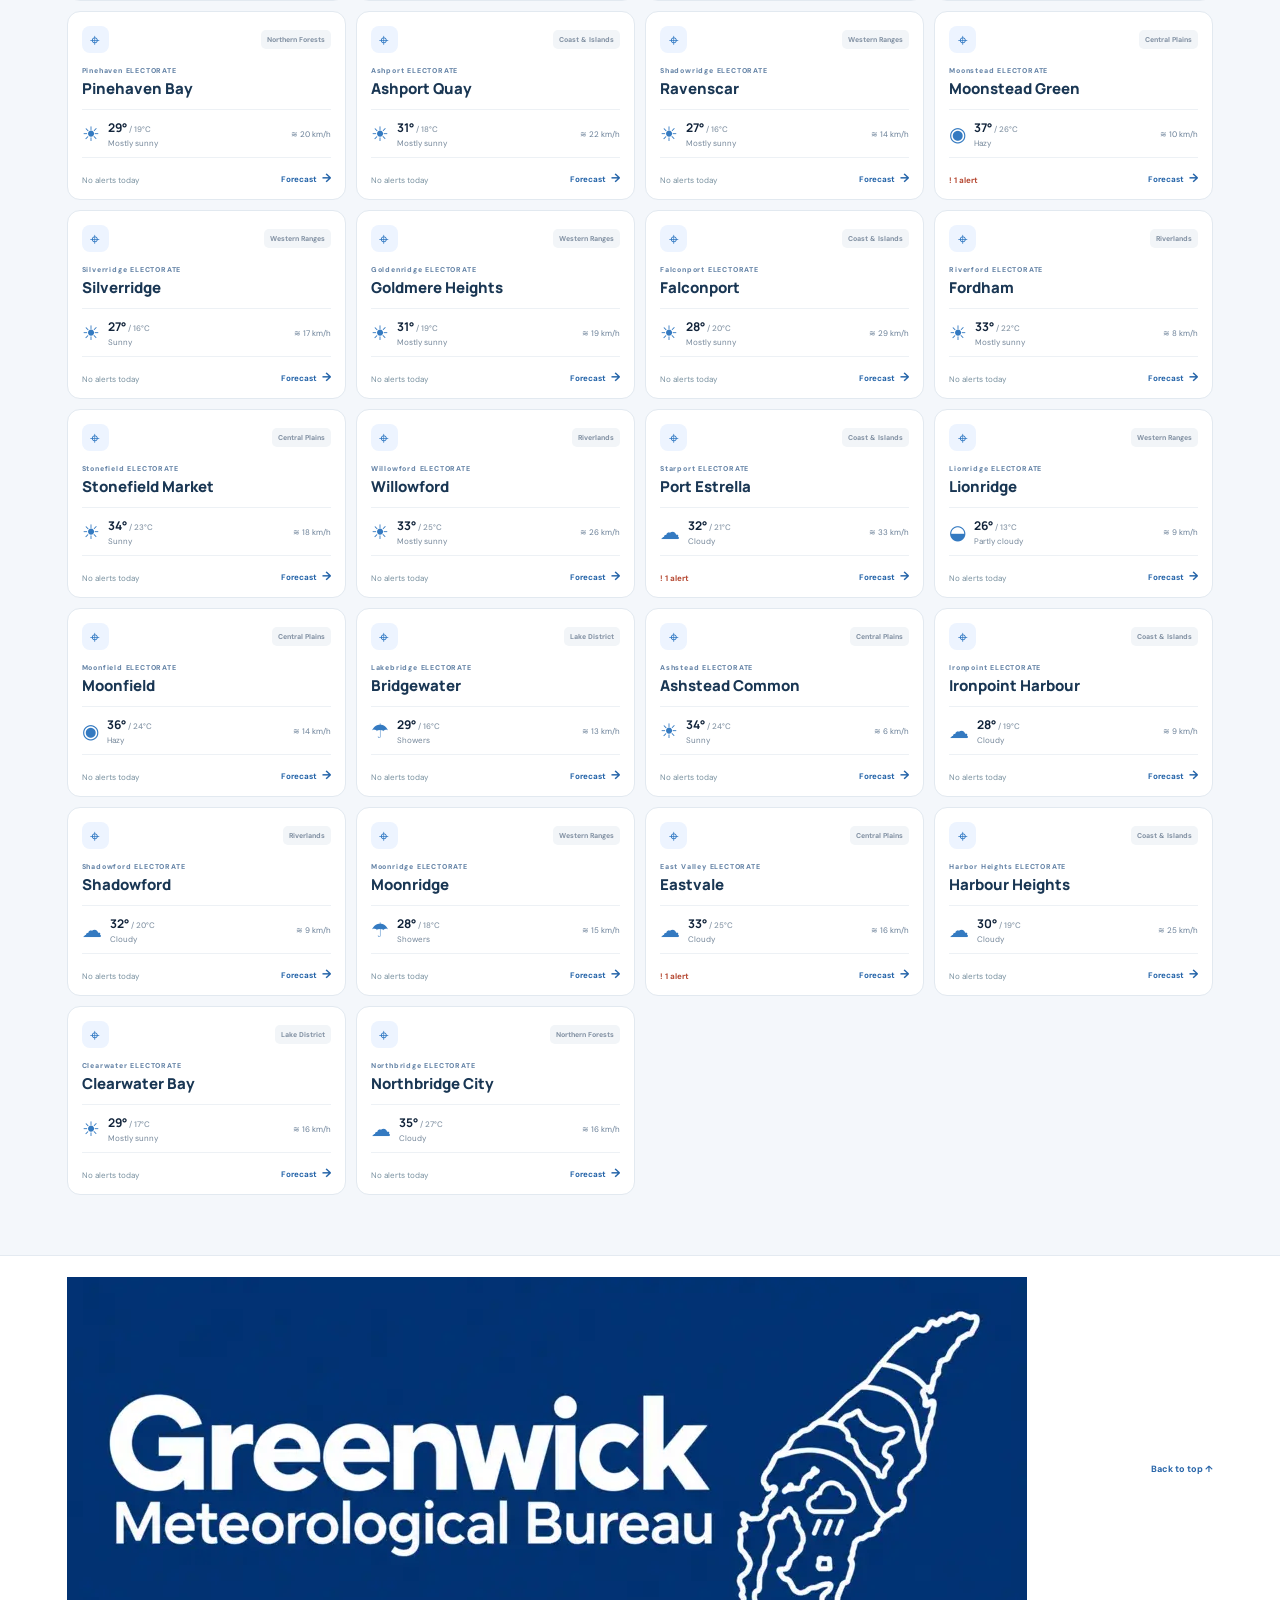
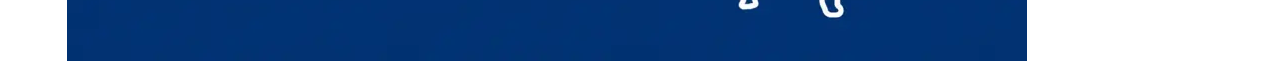
==== commit 63ce3a37: "Use the supplied Greenwick Bureau logo across site pages" ====
--- a/cities.html
+++ b/cities.html
@@ -8,7 +8,7 @@
   <script src="weather-core.js" defer></script><script src="cities.js" defer></script>
 </head>
 <body>
-  <header class="topbar"><a class="brand" href="index.html"><span class="brand-mark" aria-hidden="true"><svg viewBox="0 0 40 40"><path d="M20 3 36 12v16L20 37 4 28V12L20 3Z"/><path d="M9 22h22M12 17h16M15 12h10M15 27h10M18 32h4"/></svg></span><span><b>Greenwick</b><small>Meteorological Bureau</small></span></a>
+  <header class="topbar"><a class="brand" href="index.html" aria-label="Greenwick Meteorological Bureau home"><img class="brand-logo" src="assets/greenwick-logo.webp" alt=""></a>
     <nav class="main-nav" aria-label="Main navigation"><a class="nav-link" href="index.html">Forecast</a><a class="nav-link" href="warnings.html">Warnings <span class="nav-count" id="nav-warning-count">—</span></a><a class="nav-link active" href="cities.html" aria-current="page">Cities</a></nav>
     <div class="top-actions"><div class="time-chip"><b data-local-date>Loading date…</b><small>GREENWICK TIME · GMT−6 <span data-local-time></span></small></div></div>
   </header>
@@ -21,6 +21,6 @@
       <div id="city-empty" class="empty-panel" hidden><span>⌕</span><b>No locations found</b><small>Try another city, electorate or district.</small></div>
     </section>
   </main>
-  <footer><div class="footer-brand"><span class="brand-mark small"><svg viewBox="0 0 40 40"><path d="M20 3 36 12v16L20 37 4 28V12L20 3Z"/><path d="M9 22h22M12 17h16M15 12h10M15 27h10M18 32h4"/></svg></span><div><b>Greenwick Meteorological Bureau</b><small>Local forecasts for the Commonwealth</small></div></div><a href="#top" class="back-top">Back to top ↑</a></footer>
+  <footer><a class="footer-brand" href="index.html" aria-label="Greenwick Meteorological Bureau"><img class="brand-logo footer-logo" src="assets/greenwick-logo.webp" alt=""></a><a href="#top" class="back-top">Back to top ↑</a></footer>
 </body>
 </html>
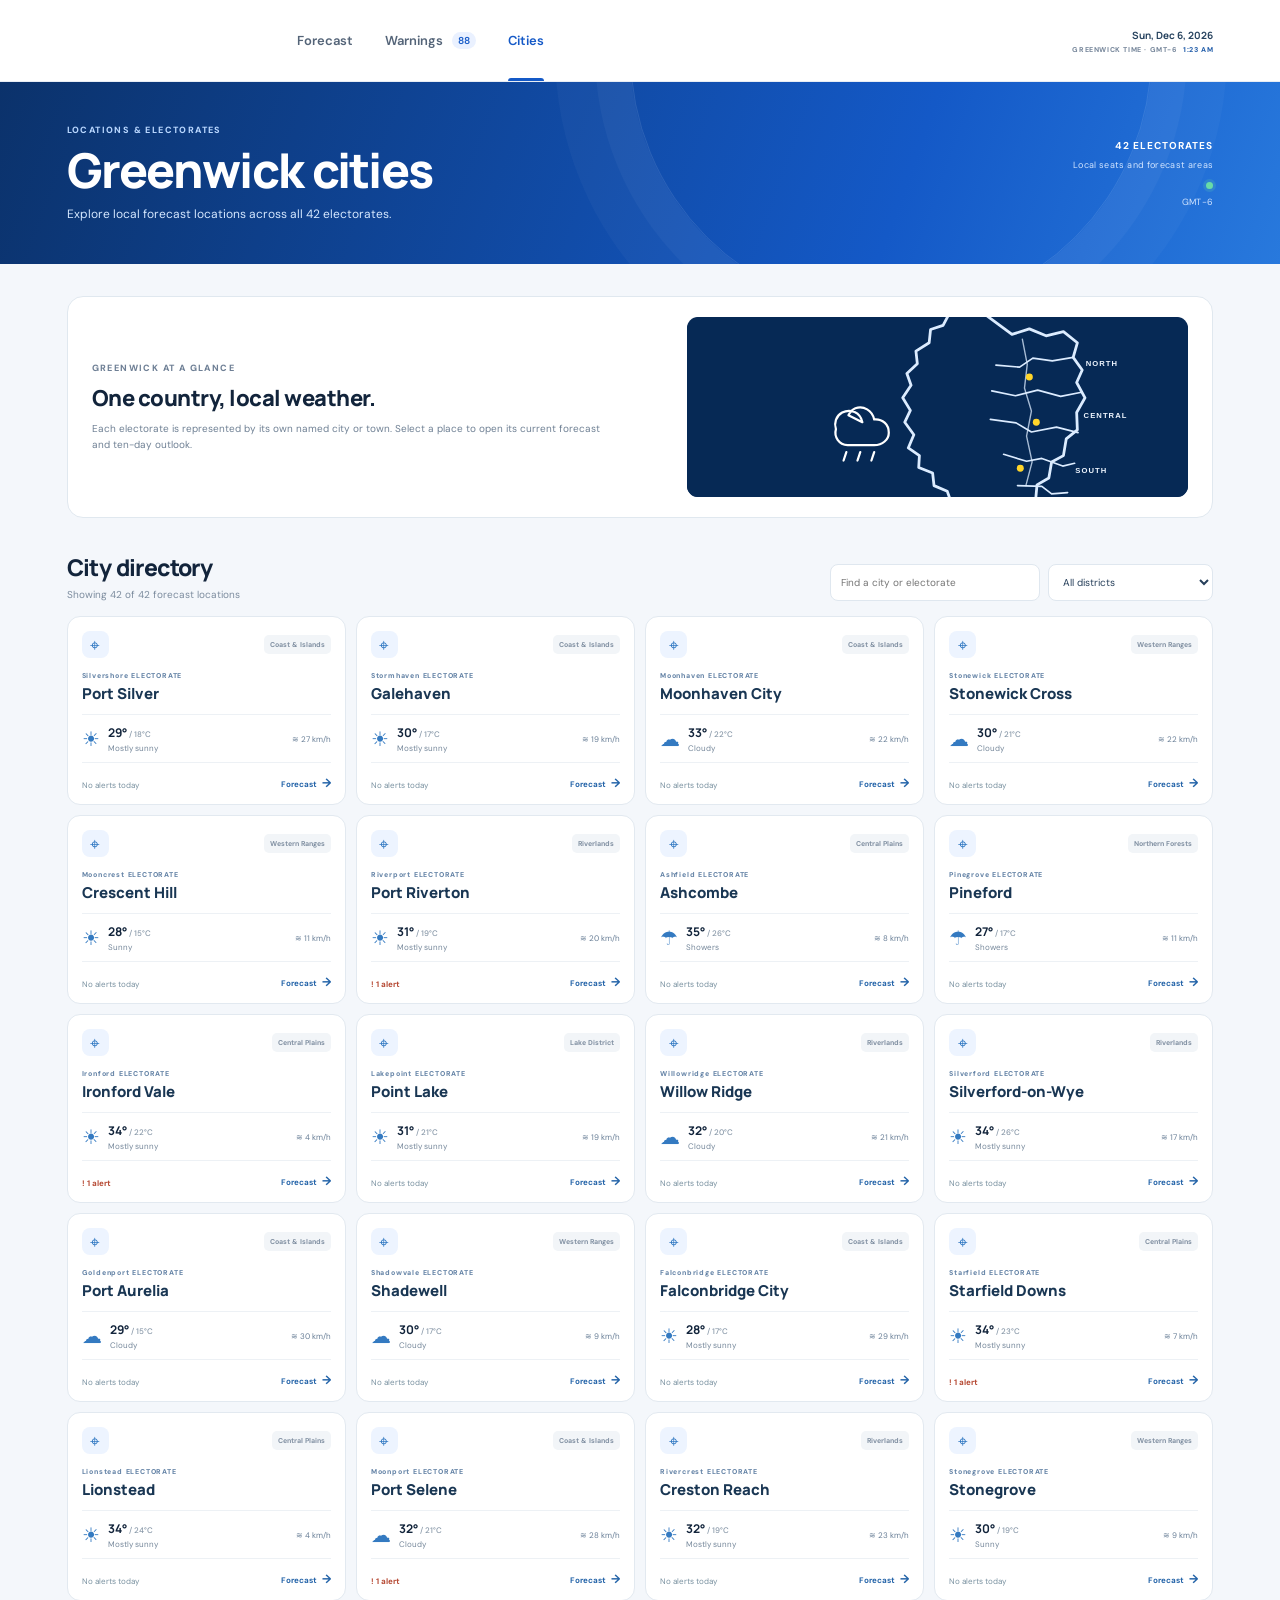
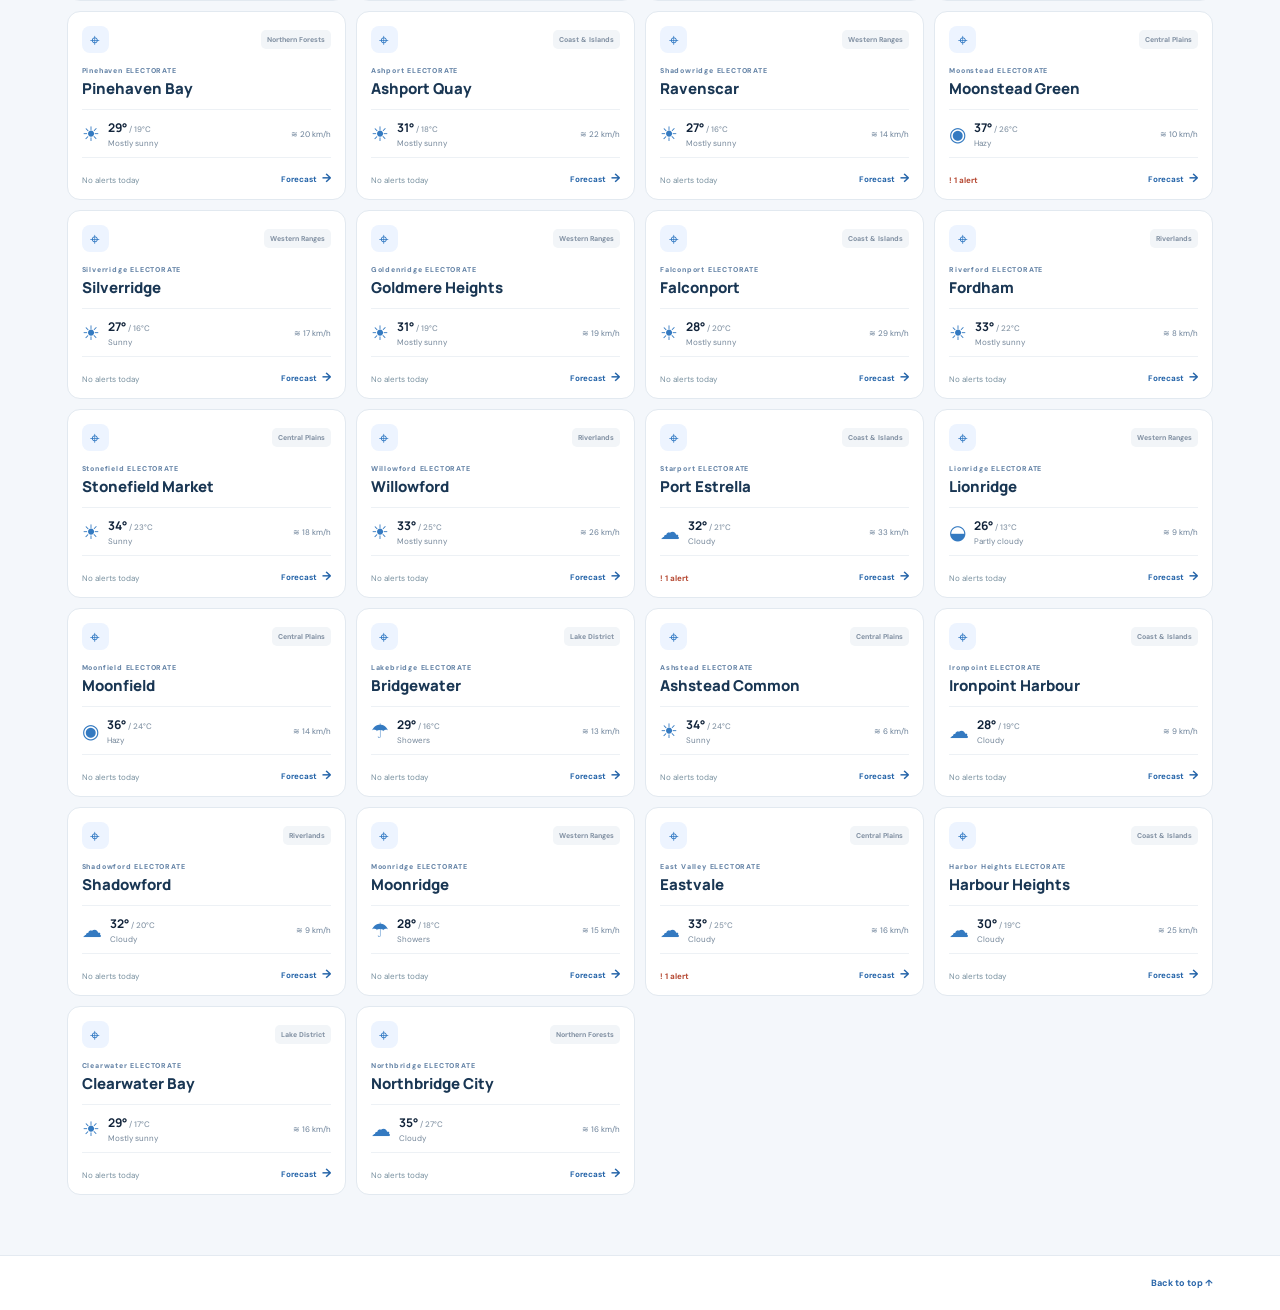
==== commit 33ac24f1: "Refresh the transparent logo asset on every page" ====
--- a/cities.html
+++ b/cities.html
@@ -8,7 +8,7 @@
   <script src="weather-core.js" defer></script><script src="cities.js" defer></script>
 </head>
 <body>
-  <header class="topbar"><a class="brand" href="index.html" aria-label="Greenwick Meteorological Bureau home"><img class="brand-logo" src="assets/greenwick-logo.webp" alt=""></a>
+  <header class="topbar"><a class="brand" href="index.html" aria-label="Greenwick Meteorological Bureau home"><img class="brand-logo" src="assets/greenwick-logo.webp?v=2" alt=""></a>
     <nav class="main-nav" aria-label="Main navigation"><a class="nav-link" href="index.html">Forecast</a><a class="nav-link" href="warnings.html">Warnings <span class="nav-count" id="nav-warning-count">—</span></a><a class="nav-link active" href="cities.html" aria-current="page">Cities</a></nav>
     <div class="top-actions"><div class="time-chip"><b data-local-date>Loading date…</b><small>GREENWICK TIME · GMT−6 <span data-local-time></span></small></div></div>
   </header>
@@ -21,6 +21,6 @@
       <div id="city-empty" class="empty-panel" hidden><span>⌕</span><b>No locations found</b><small>Try another city, electorate or district.</small></div>
     </section>
   </main>
-  <footer><a class="footer-brand" href="index.html" aria-label="Greenwick Meteorological Bureau"><img class="brand-logo footer-logo" src="assets/greenwick-logo.webp" alt=""></a><a href="#top" class="back-top">Back to top ↑</a></footer>
+  <footer><a class="footer-brand" href="index.html" aria-label="Greenwick Meteorological Bureau"><img class="brand-logo footer-logo" src="assets/greenwick-logo.webp?v=2" alt=""></a><a href="#top" class="back-top">Back to top ↑</a></footer>
 </body>
 </html>
--- a/styles.css
+++ b/styles.css
@@ -4,3 +4,5 @@
 @media(max-width:1000px){.topbar{gap:25px}.main-nav{gap:17px}.hero-inner{gap:35px}.dashboard-grid{grid-template-columns:minmax(290px,.8fr) minmax(0,1.3fr)}.warning-list{grid-template-columns:1fr}.warning-card{max-height:226px;overflow:auto}.forecast-strip{grid-template-columns:repeat(5,1fr)}.day-card:nth-child(n+11){display:none}.electorate-chips{grid-template-columns:repeat(5,1fr)}}
 @media(max-width:700px){.topbar{height:66px;padding:0 17px;gap:12px}.brand-mark{width:34px;height:34px}.brand b{font-size:13px}.brand small{font-size:9px}.main-nav{display:none}.top-actions{margin-left:auto}.service-mark{font-size:8px;padding:7px}.hero-inner{margin:0;padding:30px 18px 35px;display:block}.hero{min-height:0}.hero h1{font-size:42px;letter-spacing:-1.8px}.hero-copy>p:last-child{font-size:12px;margin-top:10px}.hero-tools{margin-top:25px;max-width:none}.quick-links{margin-top:14px;gap:17px}.quick-links a{font-size:10px}.hero-bottom{margin:0 18px;padding-bottom:12px;font-size:7px}.content-shell{margin:0;padding:22px 16px 44px}.location-line{align-items:flex-start}.location-line h2{font-size:21px}.location-line p{font-size:10px}.select-wrap{min-width:42px;width:42px;height:40px;padding:0 10px}.select-wrap select{opacity:0;position:absolute;inset:0;cursor:pointer}.select-wrap>span:last-child{right:12px}.dashboard-grid{grid-template-columns:1fr;gap:12px}.current-card{min-height:350px;padding:21px}.temperature{margin-top:27px}.current-foot{left:21px;right:21px;bottom:18px}.sun-times{margin-top:25px}.right-column{gap:12px}.warning-card,.details-card{padding:16px}.warning-card{max-height:none}.warning-list{grid-template-columns:1fr 1fr}.metrics-grid{margin-top:10px}.metric{padding:6px 9px;min-height:76px}.outlook-section{padding-top:35px}.outlook-heading h2,.section-heading h2{font-size:21px}.outlook-heading{align-items:flex-end}.range-controls{gap:5px}.range-label{font-size:7px;margin-right:2px}.arrow-button{width:30px;height:30px}.forecast-strip{grid-template-columns:repeat(5,minmax(0,1fr));gap:5px}.day-card{padding:9px 4px 8px;border-radius:10px}.day-name{font-size:7px}.day-date{font-size:8px}.day-icon{font-size:18px;margin:8px 0 4px}.day-temps{gap:3px}.day-temps b{font-size:11px}.day-temps span{font-size:9px}.day-rain{font-size:7px}.forecast-strip .day-card:nth-child(n+6){display:block}.outlook-note{font-size:8px;align-items:flex-start;line-height:1.4}.subtle-button{font-size:8px}.electorates-section{padding-top:35px}.electorate-chips{grid-template-columns:repeat(3,1fr);gap:6px;margin-top:14px}.electorate-chip{padding:9px 7px}.electorate-chip b{font-size:8px}.electorate-count{font-size:7px}footer{padding:18px 16px;gap:12px;align-items:flex-start;flex-wrap:wrap}.footer-note{order:3;width:100%;border-left:0;border-top:1px solid #e3e9f0;padding:10px 0 0}.back-top{font-size:8px}.footer-brand b{font-size:10px}.footer-brand small{font-size:8px}}
 @media(max-width:380px){.service-mark{display:none}.warning-list{grid-template-columns:1fr}.day-card{padding-left:2px;padding-right:2px}.day-temps b{font-size:10px}.day-rain{white-space:normal}}
+
+.brand-logo{display:block;width:178px;height:auto}.footer-logo{width:172px}@media(max-width:700px){.brand-logo{width:122px}.footer-logo{width:150px}}
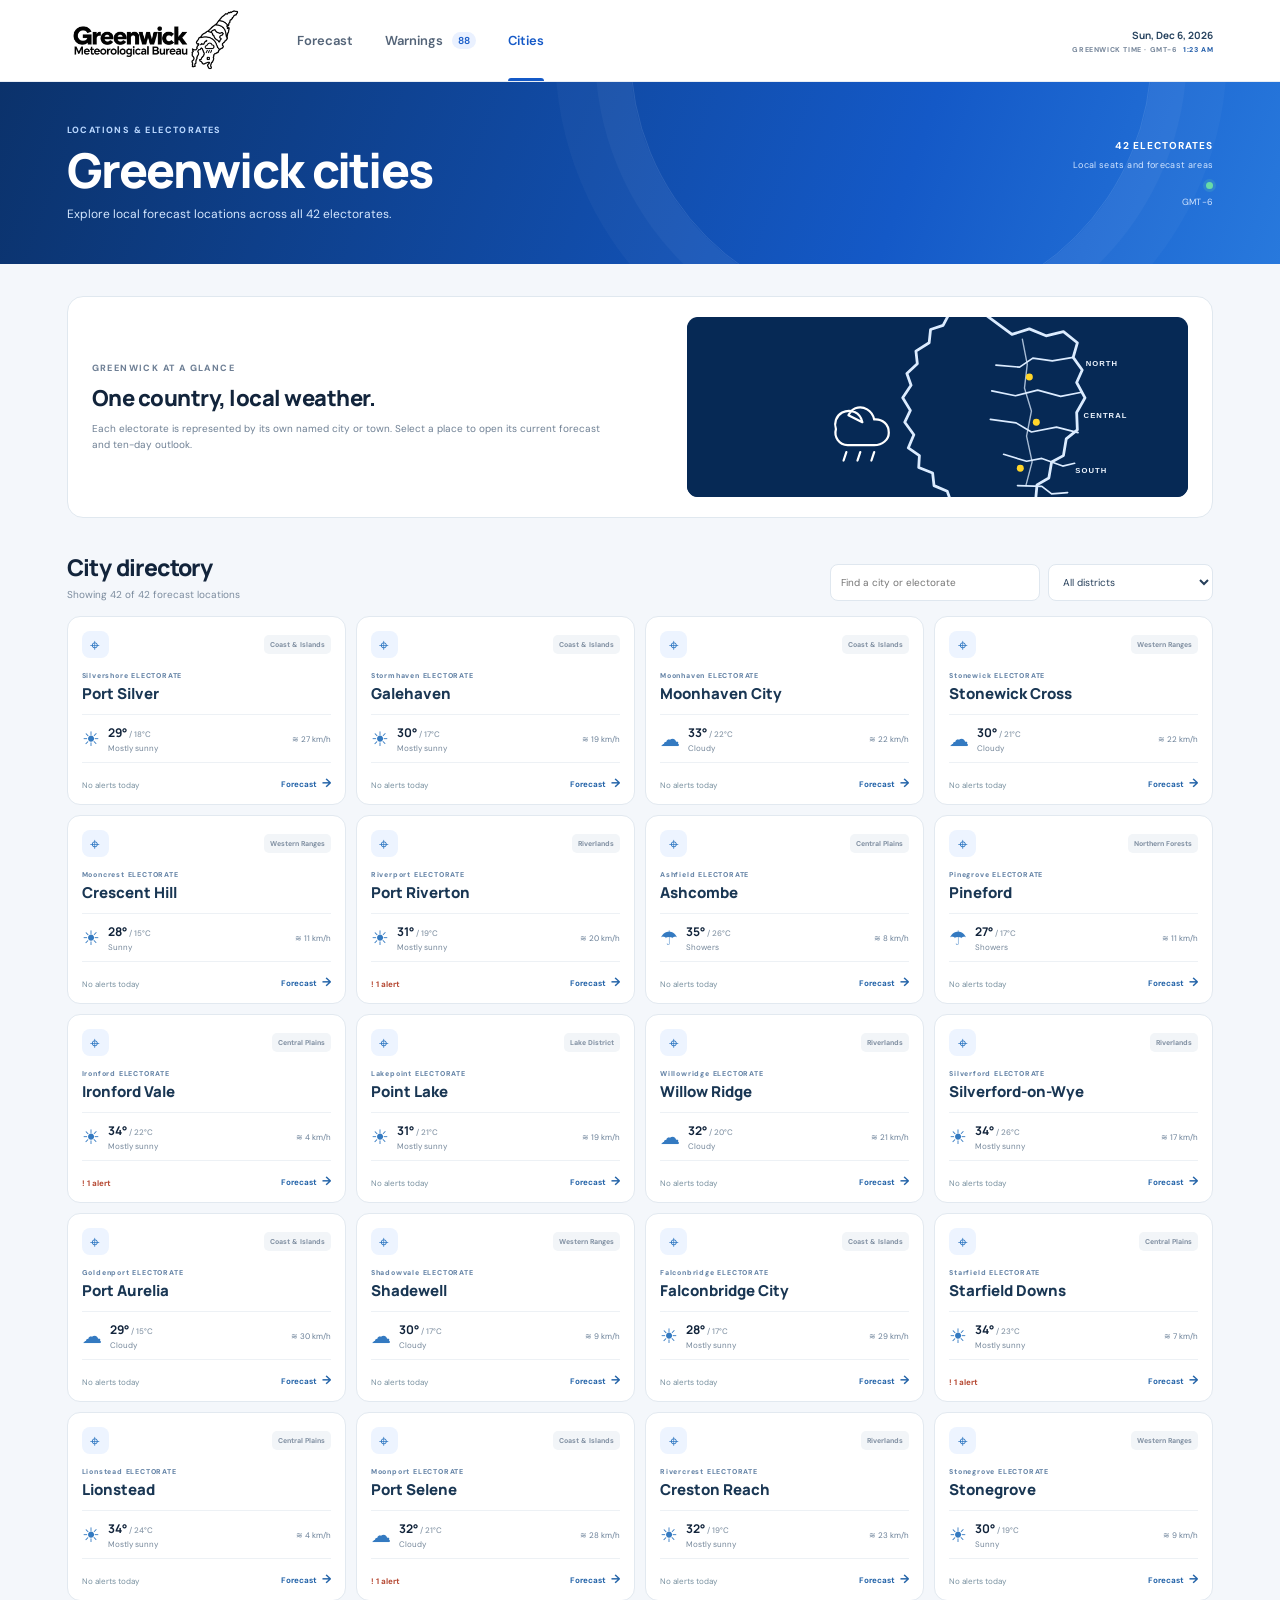
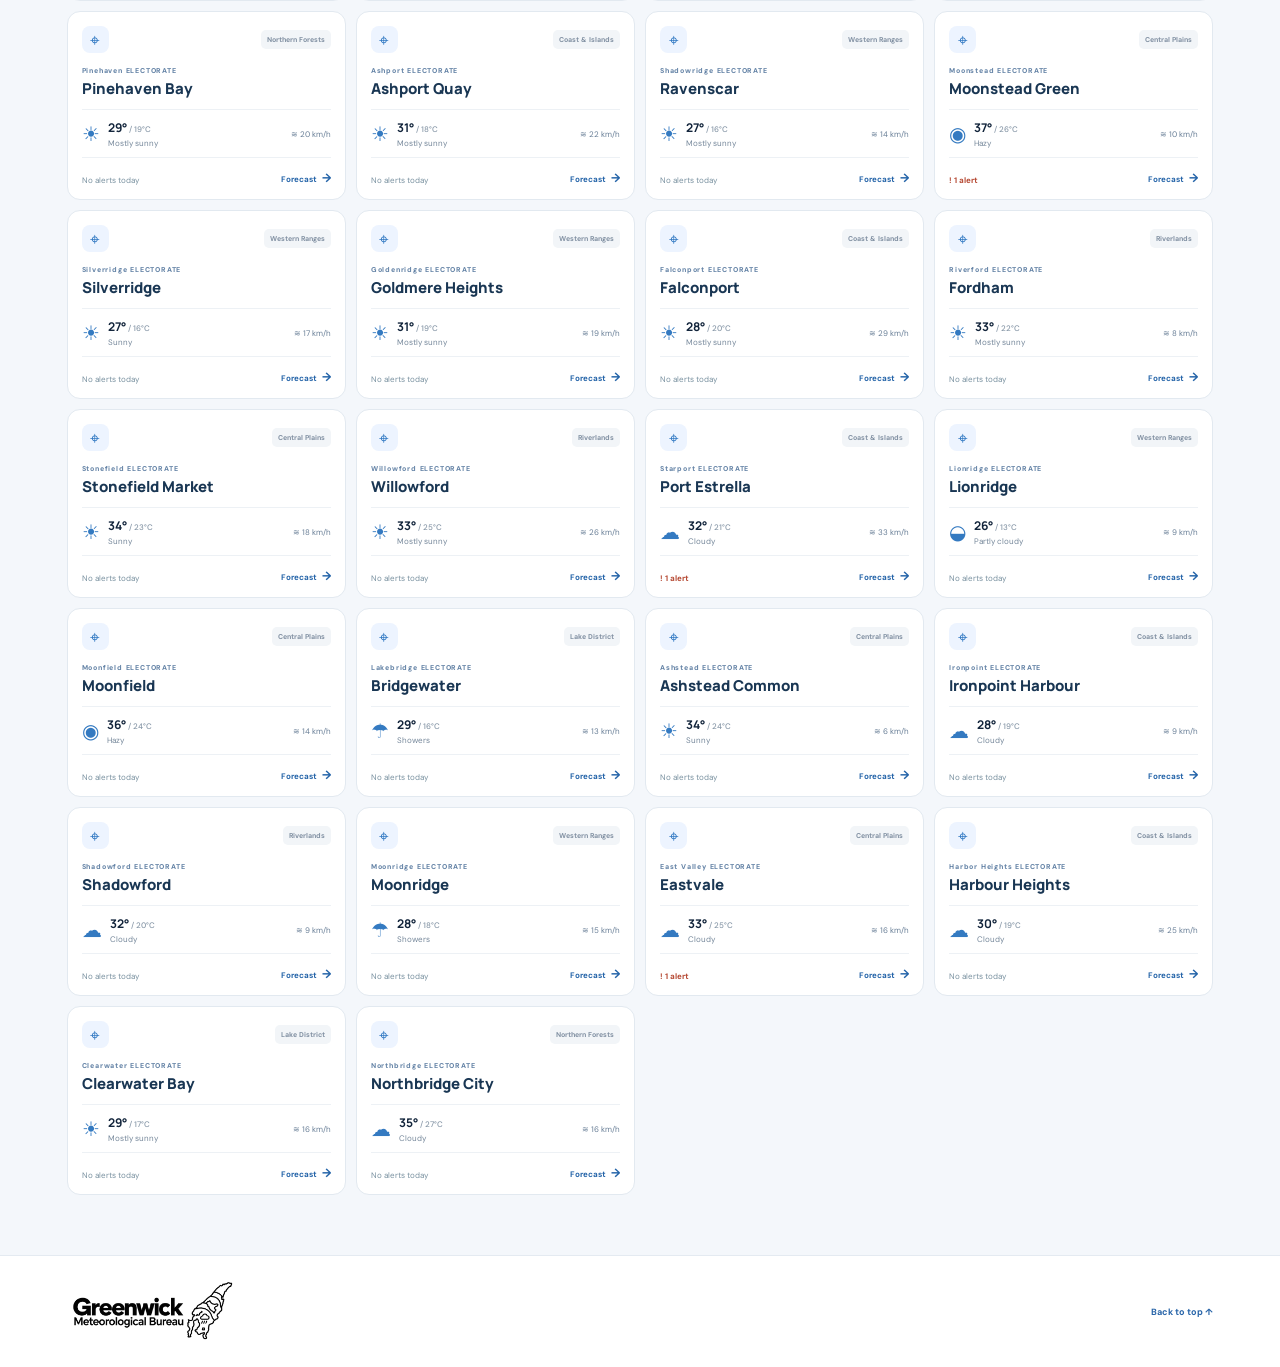
==== commit 501287fd: "Use transparent logo on every page" ====
--- a/cities.html
+++ b/cities.html
@@ -8,7 +8,7 @@
   <script src="weather-core.js" defer></script><script src="cities.js" defer></script>
 </head>
 <body>
-  <header class="topbar"><a class="brand" href="index.html" aria-label="Greenwick Meteorological Bureau home"><img class="brand-logo" src="assets/greenwick-logo.webp?v=2" alt=""></a>
+  <header class="topbar"><a class="brand" href="index.html" aria-label="Greenwick Meteorological Bureau home"><img class="brand-logo" src="assets/greenwick-logo.svg?v=3" alt=""></a>
     <nav class="main-nav" aria-label="Main navigation"><a class="nav-link" href="index.html">Forecast</a><a class="nav-link" href="warnings.html">Warnings <span class="nav-count" id="nav-warning-count">—</span></a><a class="nav-link active" href="cities.html" aria-current="page">Cities</a></nav>
     <div class="top-actions"><div class="time-chip"><b data-local-date>Loading date…</b><small>GREENWICK TIME · GMT−6 <span data-local-time></span></small></div></div>
   </header>
@@ -21,6 +21,6 @@
       <div id="city-empty" class="empty-panel" hidden><span>⌕</span><b>No locations found</b><small>Try another city, electorate or district.</small></div>
     </section>
   </main>
-  <footer><a class="footer-brand" href="index.html" aria-label="Greenwick Meteorological Bureau"><img class="brand-logo footer-logo" src="assets/greenwick-logo.webp?v=2" alt=""></a><a href="#top" class="back-top">Back to top ↑</a></footer>
+  <footer><a class="footer-brand" href="index.html" aria-label="Greenwick Meteorological Bureau"><img class="brand-logo footer-logo" src="assets/greenwick-logo.svg?v=3" alt=""></a><a href="#top" class="back-top">Back to top ↑</a></footer>
 </body>
 </html>
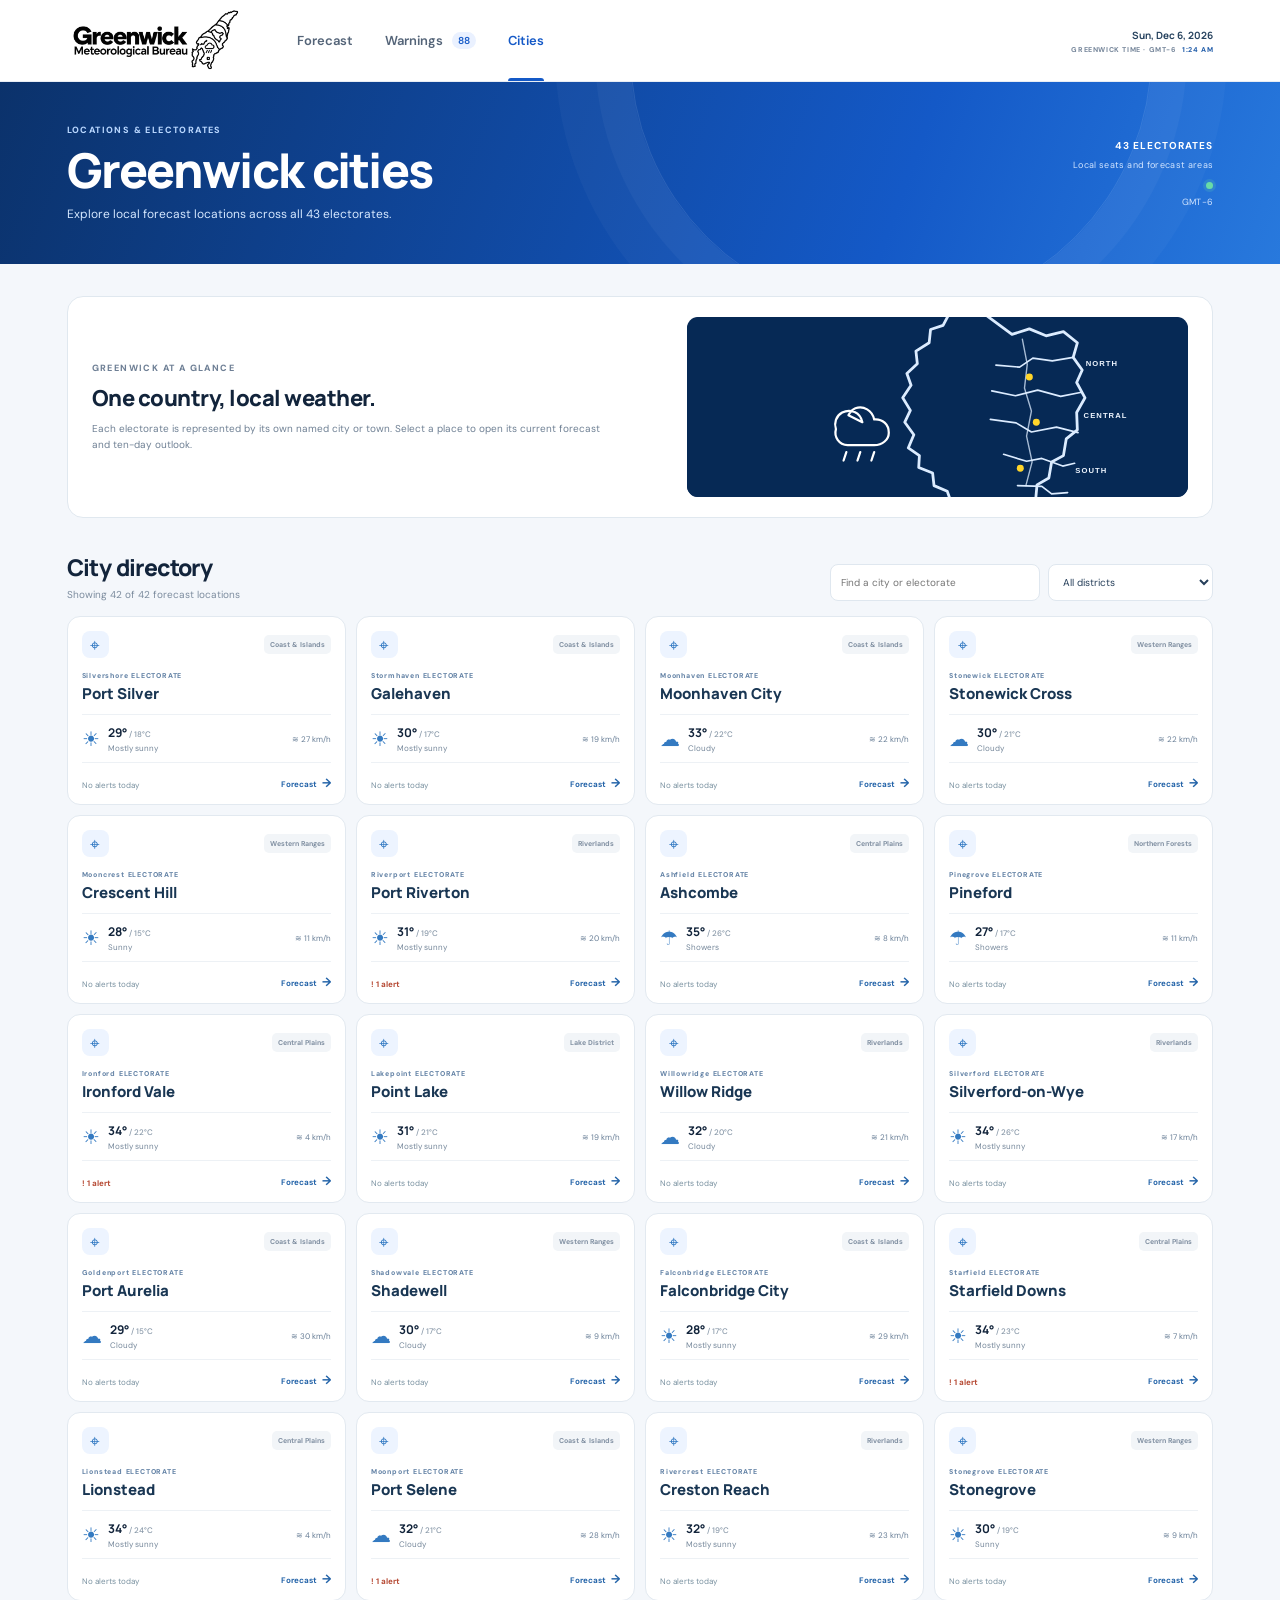
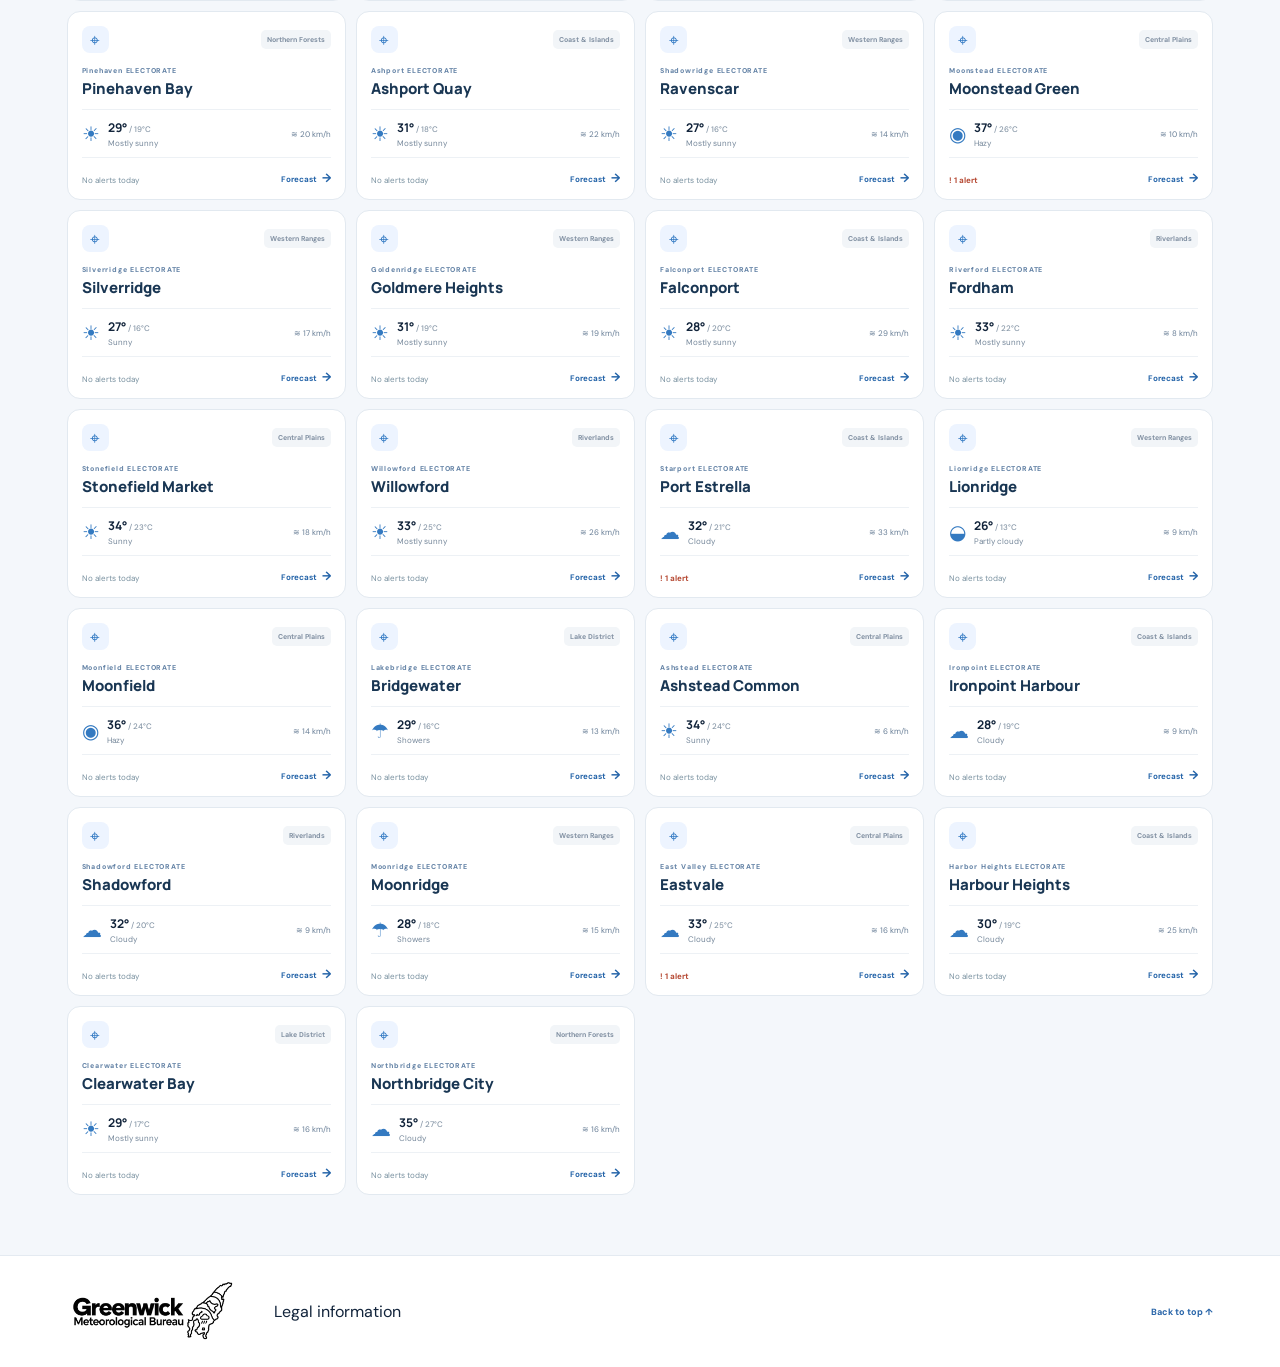
==== commit bc8375d8: "Apply requested forecast and warning updates" ====
--- a/cities.html
+++ b/cities.html
@@ -13,14 +13,14 @@
     <div class="top-actions"><div class="time-chip"><b data-local-date>Loading date…</b><small>GREENWICK TIME · GMT−6 <span data-local-time></span></small></div></div>
   </header>
   <main class="page-main" id="top">
-    <section class="page-hero city-hero"><div><p class="eyebrow">LOCATIONS &amp; ELECTORATES</p><h1>Greenwick cities</h1><p>Explore local forecast locations across all 42 electorates.</p></div><div class="page-hero-meta"><b>42 ELECTORATES</b><span>Local seats and forecast areas</span><span class="live-dot"></span><span>GMT−6</span></div></section>
+    <section class="page-hero city-hero"><div><p class="eyebrow">LOCATIONS &amp; ELECTORATES</p><h1>Greenwick cities</h1><p>Explore local forecast locations across all 43 electorates.</p></div><div class="page-hero-meta"><b>43 ELECTORATES</b><span>Local seats and forecast areas</span><span class="live-dot"></span><span>GMT−6</span></div></section>
     <section class="page-content">
       <div class="city-intro"><div><p class="eyebrow">GREENWICK AT A GLANCE</p><h2>One country, local weather.</h2><p>Each electorate is represented by its own named city or town. Select a place to open its current forecast and ten-day outlook.</p></div><div class="map-frame"><img src="assets/greenwick-map.svg" alt="Greenwick outline with regional divisions"></div></div>
-      <div class="city-directory-heading"><div><h2>City directory</h2><p class="section-subtitle" id="city-count">Loading 42 forecast locations…</p></div><div class="city-filters"><input type="search" id="city-search" placeholder="Find a city or electorate"><select id="district-filter"><option value="">All districts</option></select></div></div>
+      <div class="city-directory-heading"><div><h2>City directory</h2><p class="section-subtitle" id="city-count">Loading 43 forecast locations…</p></div><div class="city-filters"><input type="search" id="city-search" placeholder="Find a city or electorate"><select id="district-filter"><option value="">All districts</option></select></div></div>
       <div id="city-grid" class="city-grid"></div>
       <div id="city-empty" class="empty-panel" hidden><span>⌕</span><b>No locations found</b><small>Try another city, electorate or district.</small></div>
     </section>
   </main>
-  <footer><a class="footer-brand" href="index.html" aria-label="Greenwick Meteorological Bureau"><img class="brand-logo footer-logo" src="assets/greenwick-logo.svg?v=3" alt=""></a><a href="#top" class="back-top">Back to top ↑</a></footer>
+  <footer><a class="footer-brand" href="index.html" aria-label="Greenwick Meteorological Bureau"><img class="brand-logo footer-logo" src="assets/greenwick-logo.svg?v=3" alt=""></a><a class="legal-link" href="legal.html">Legal information</a><a href="#top" class="back-top">Back to top ↑</a></footer>
 </body>
 </html>
